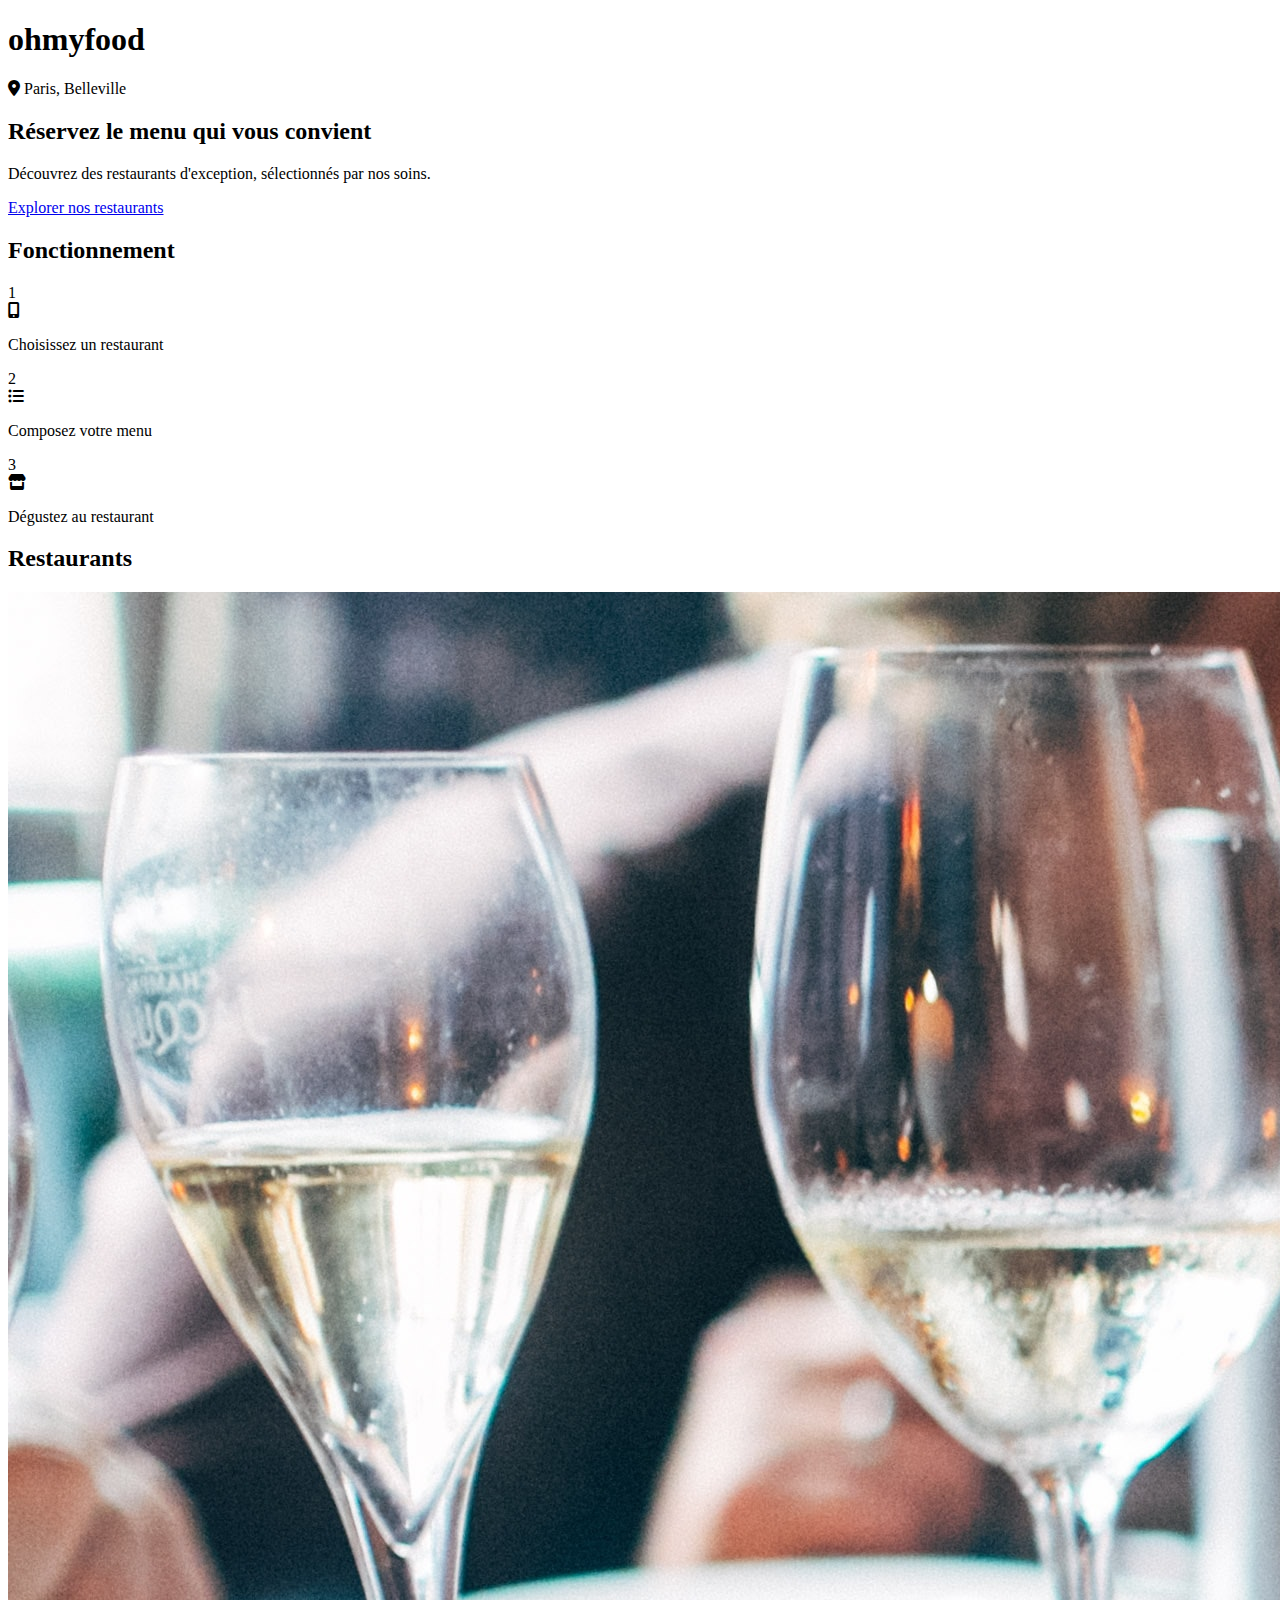
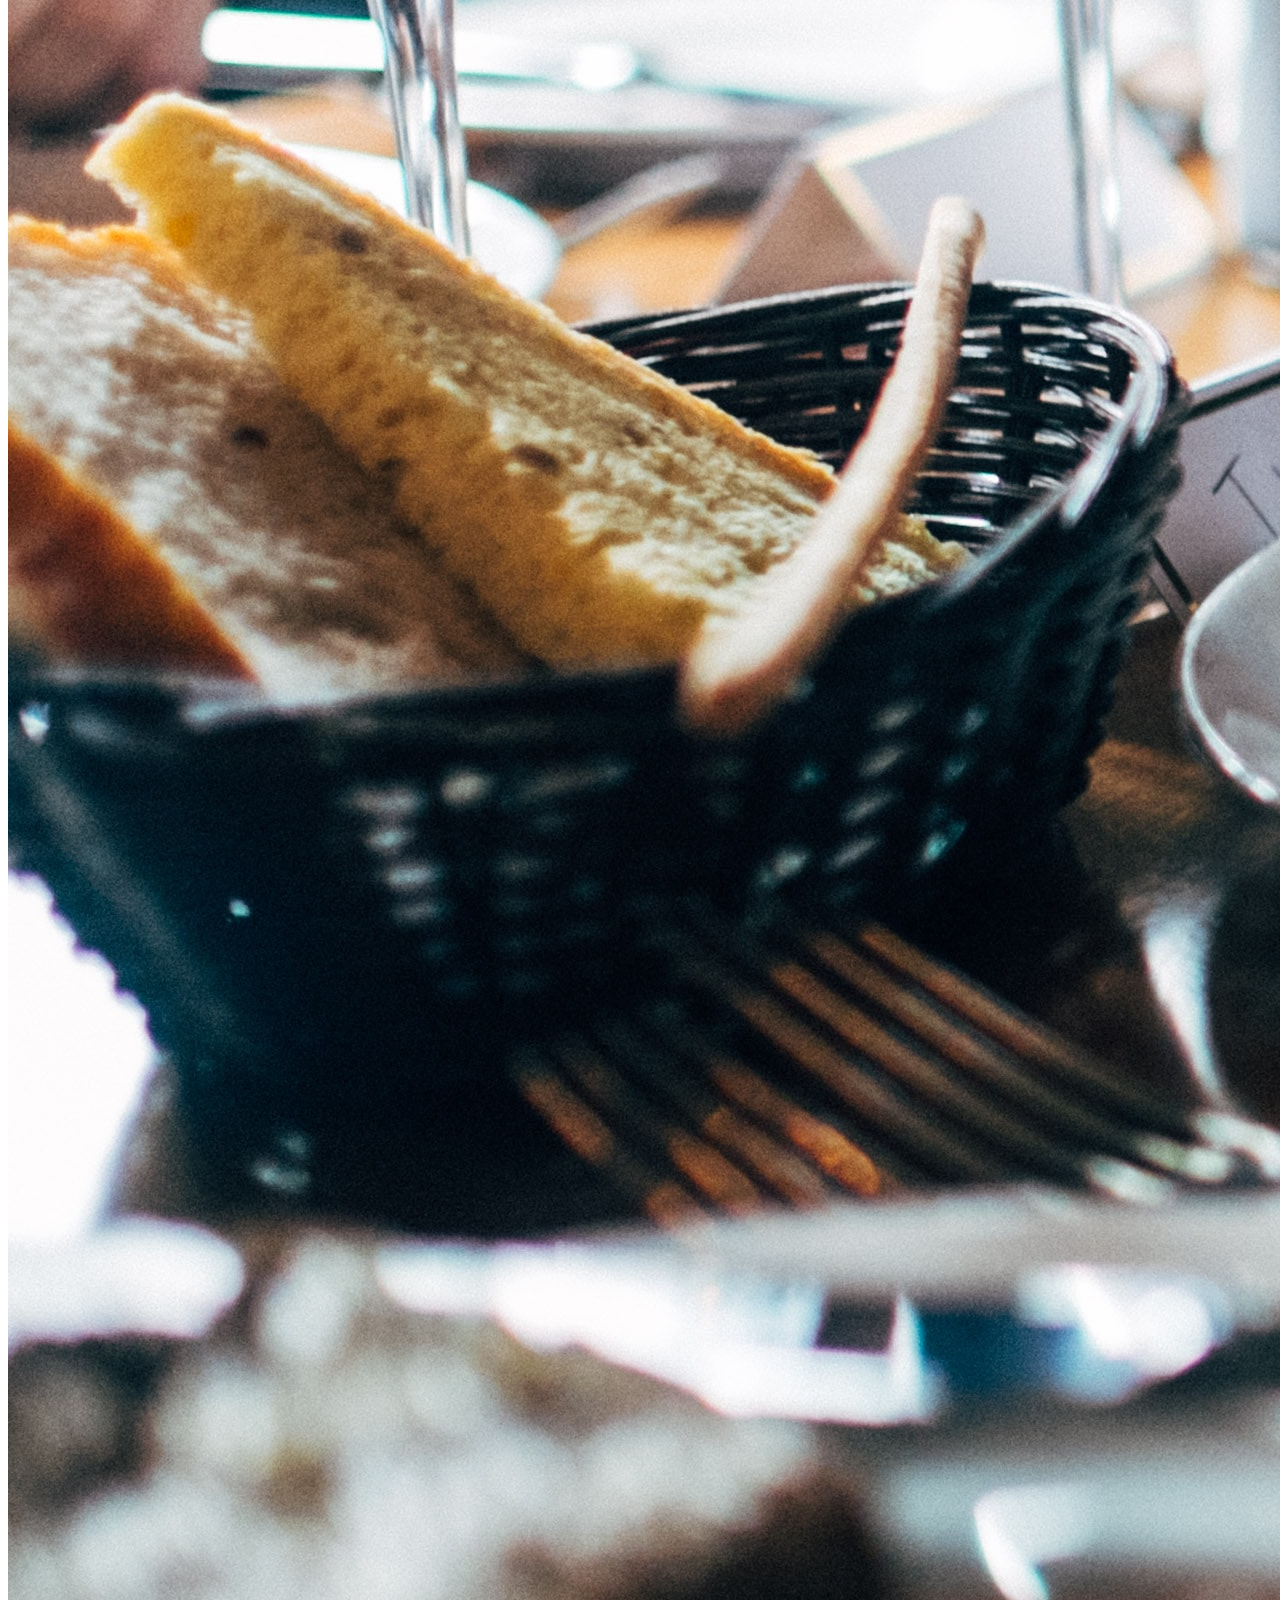
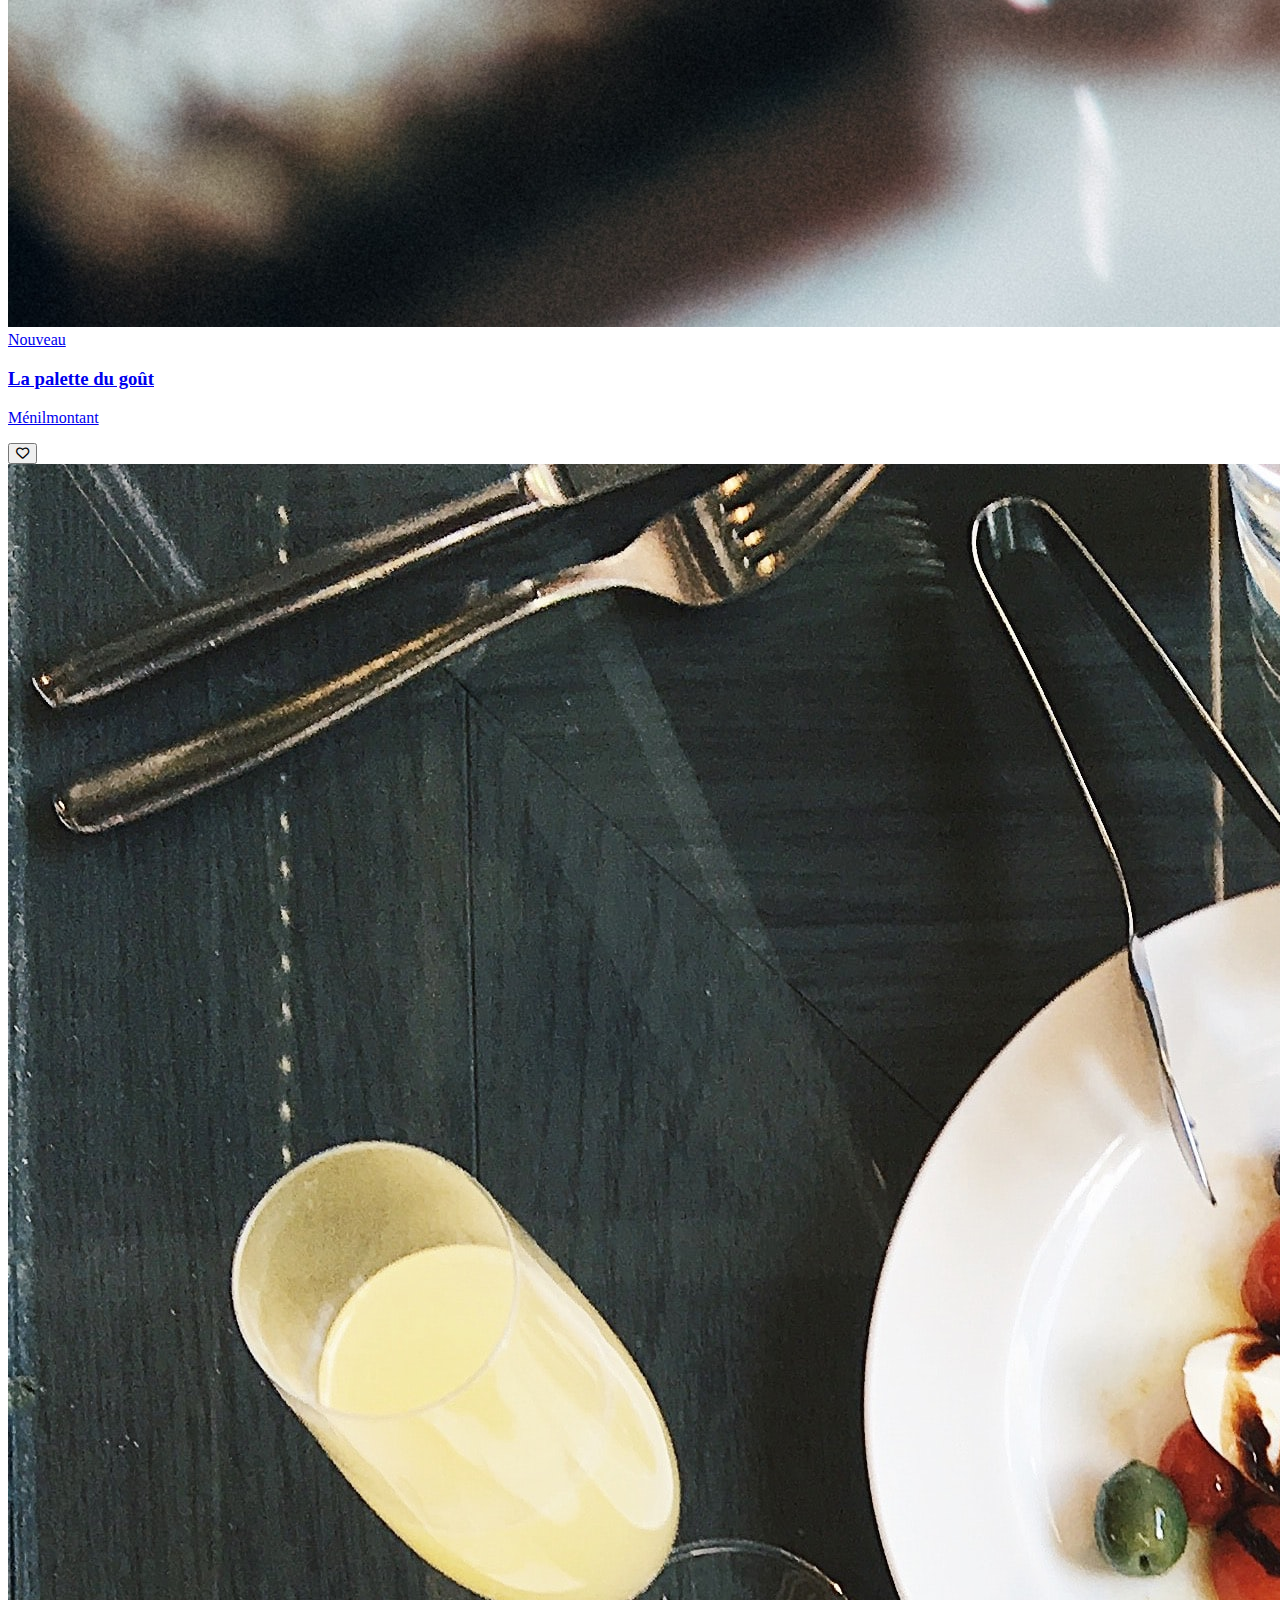
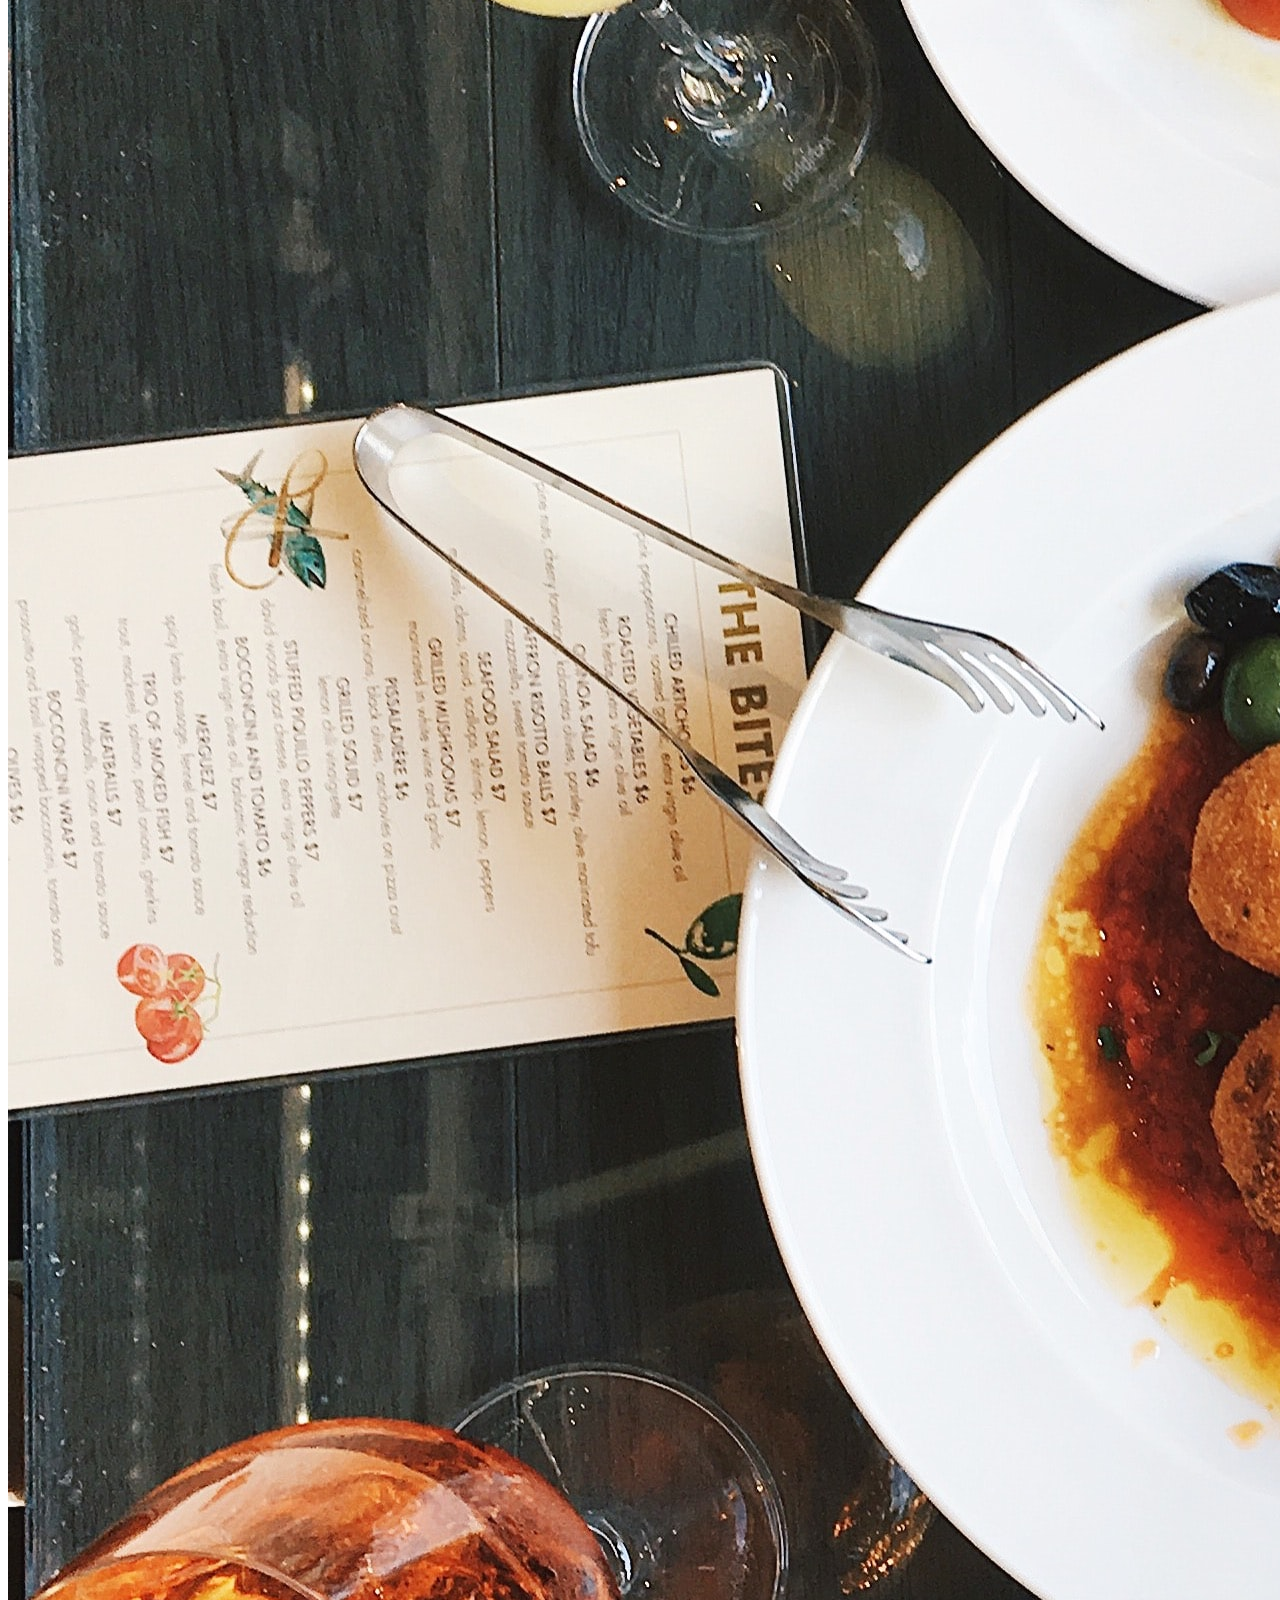
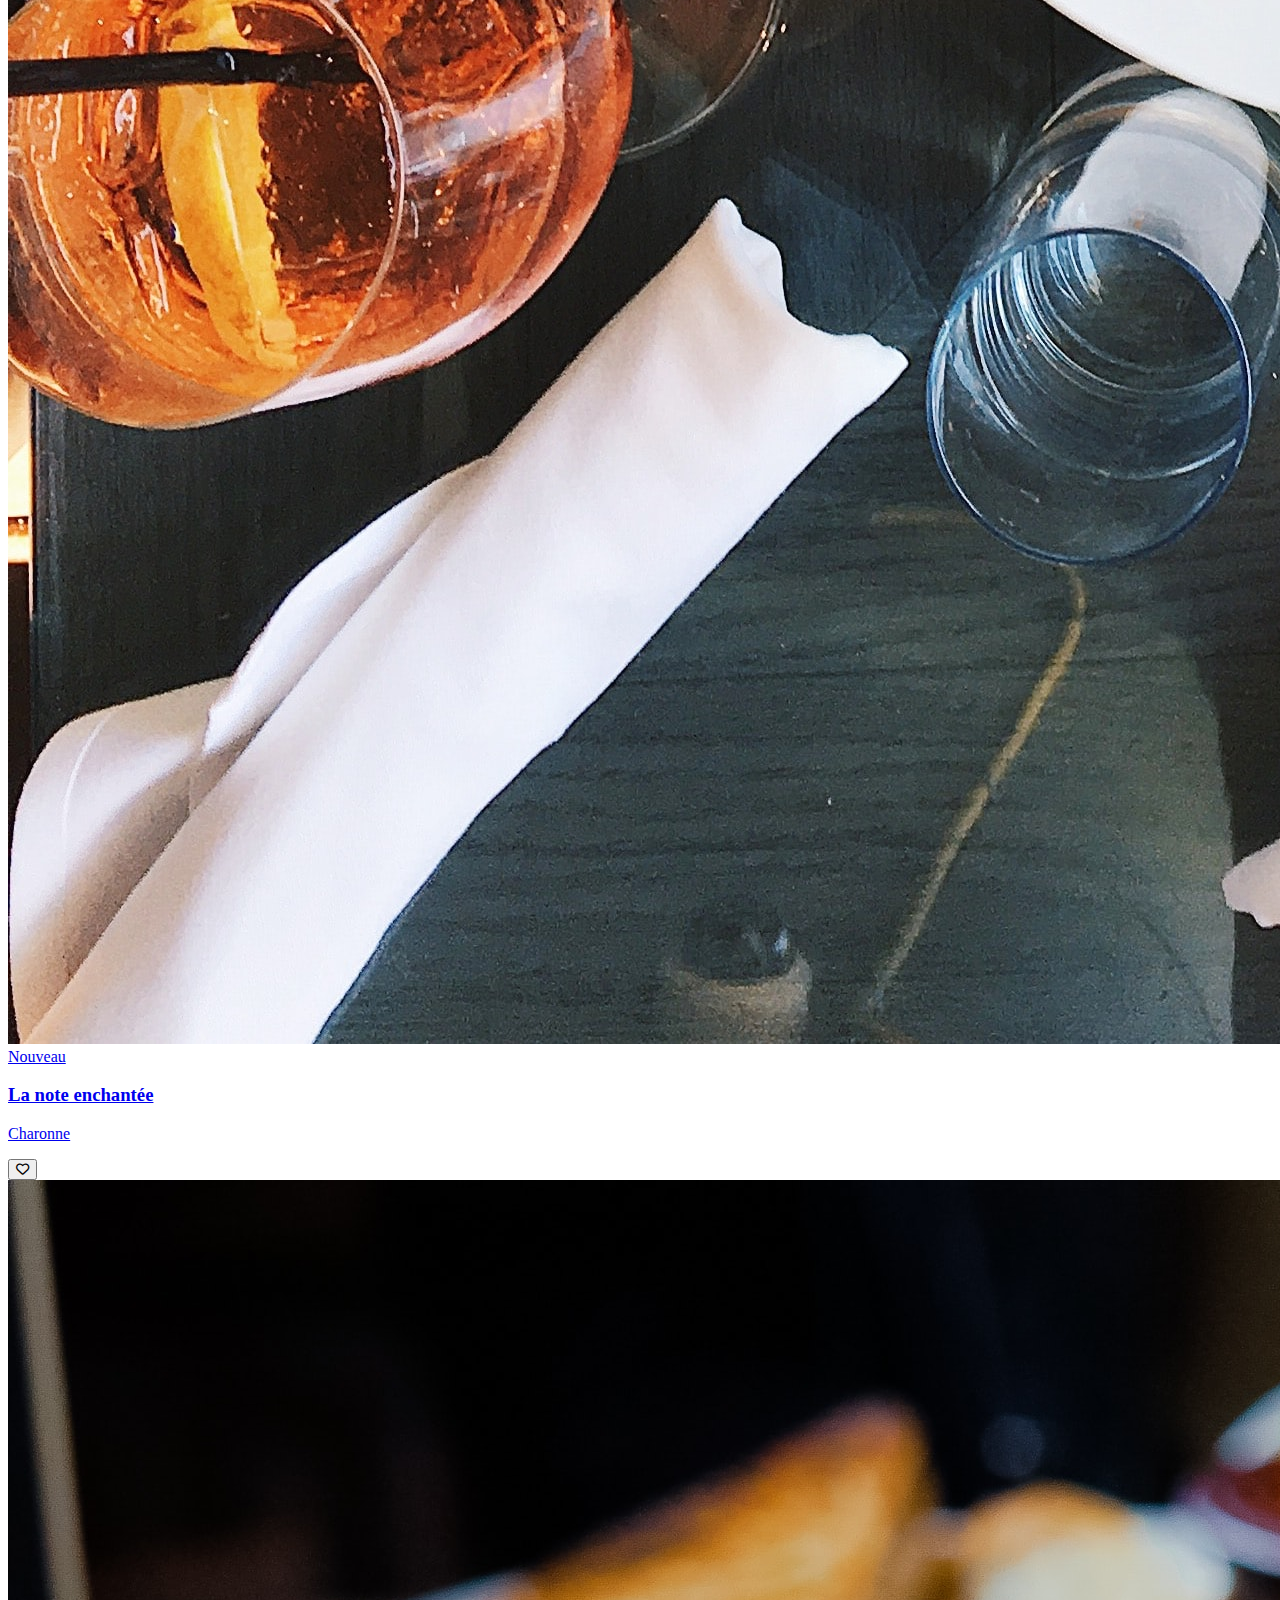
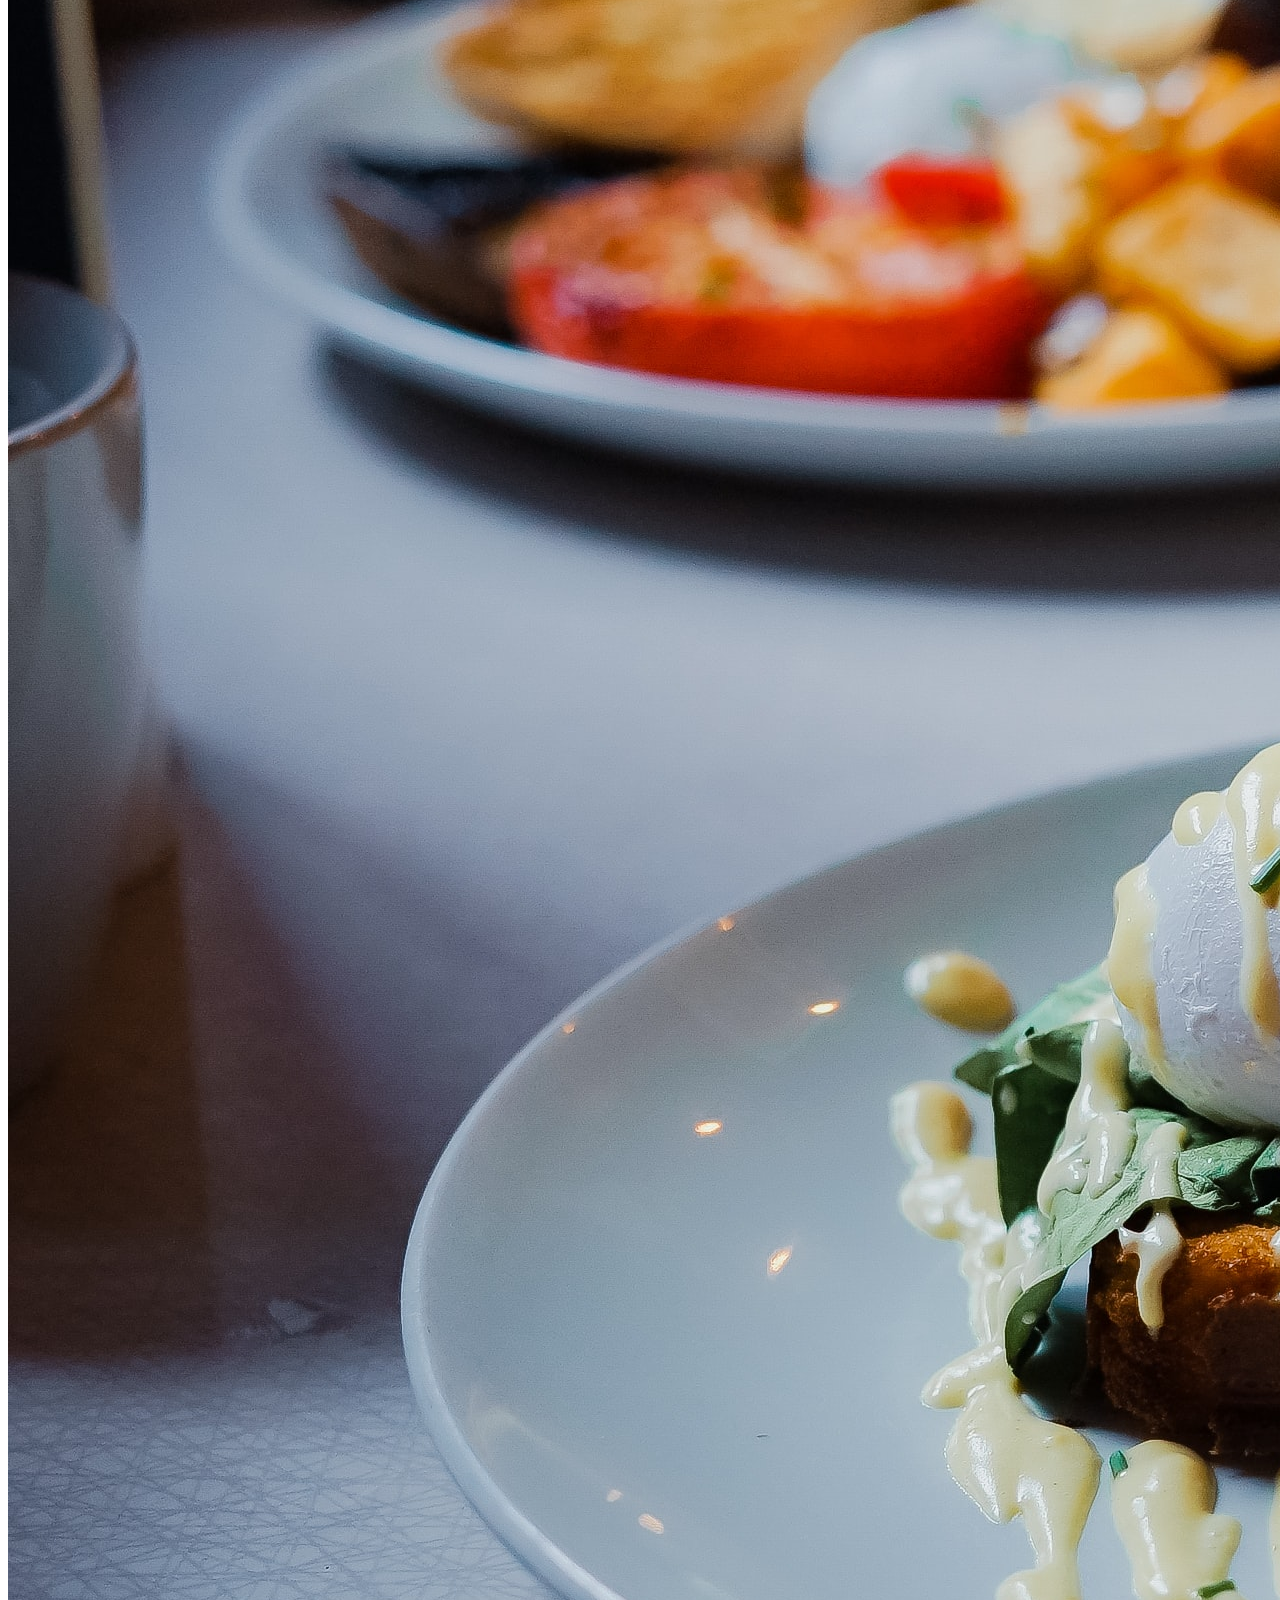
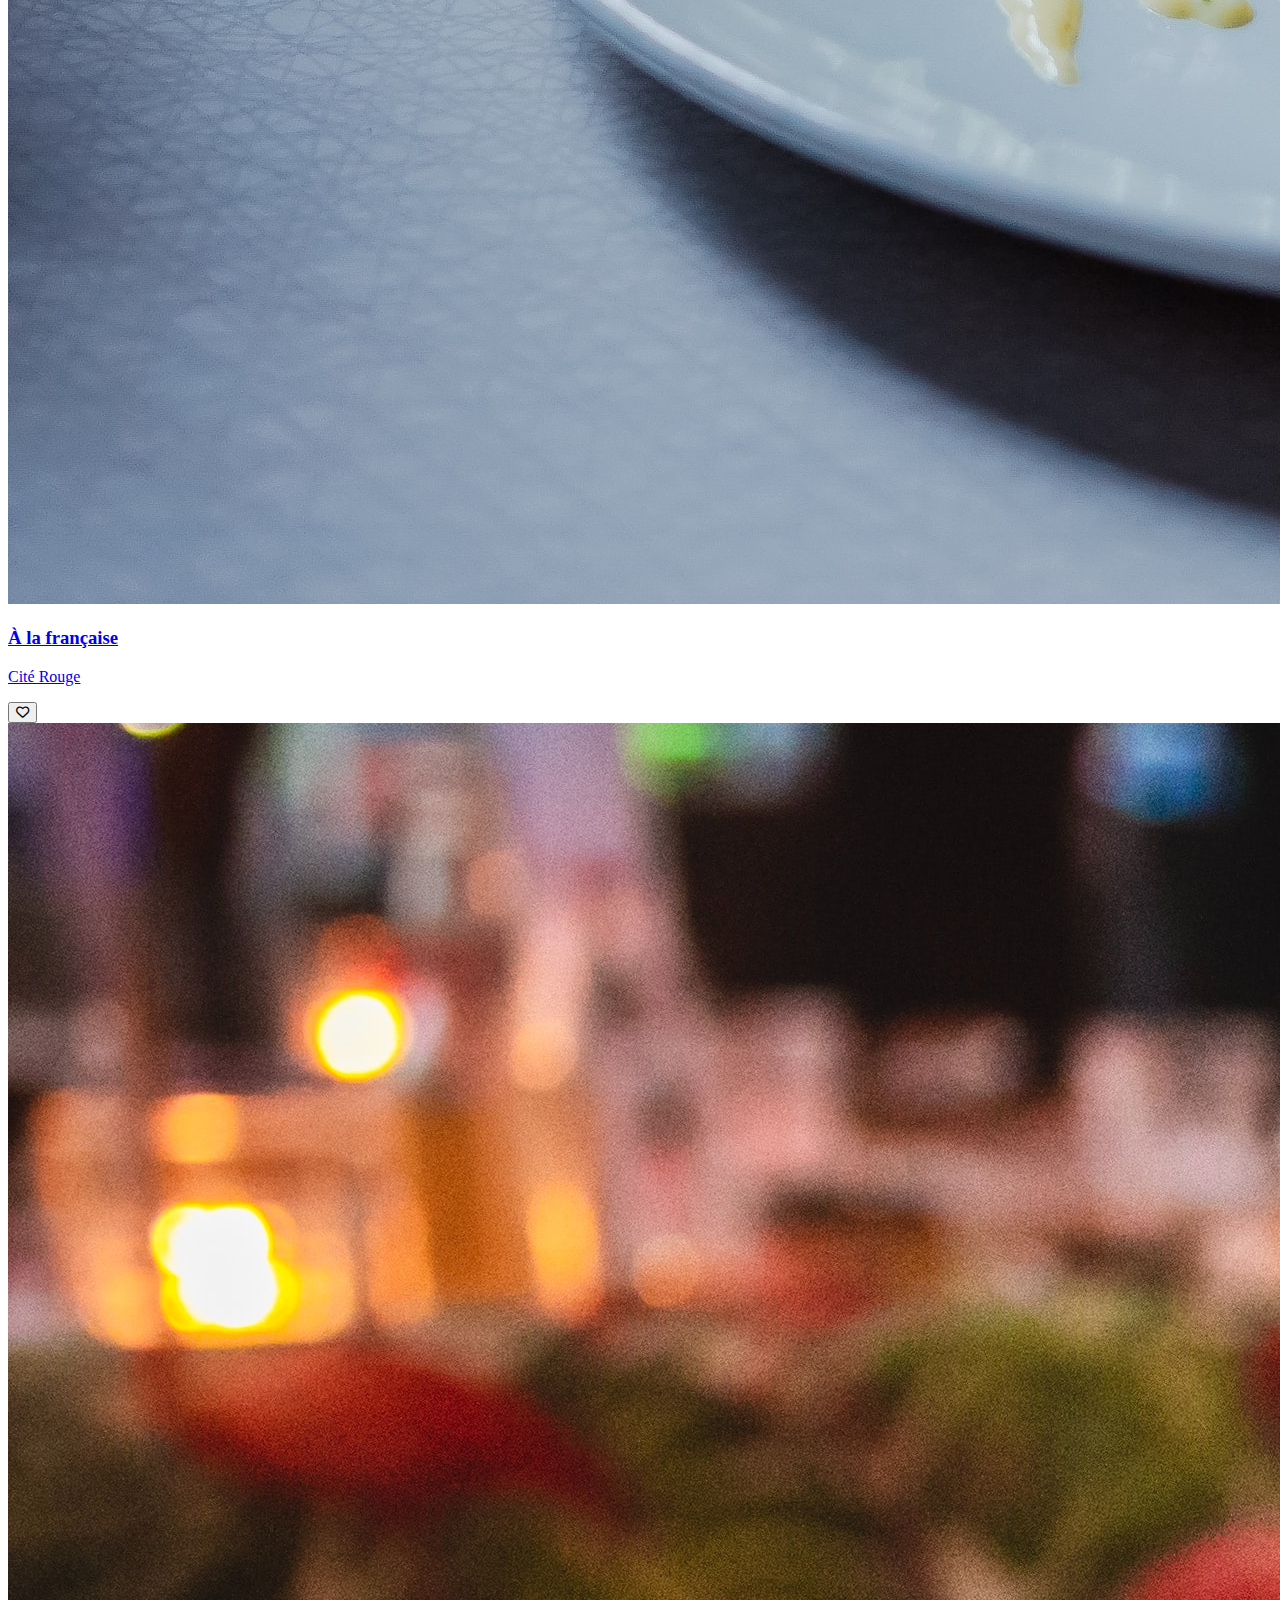
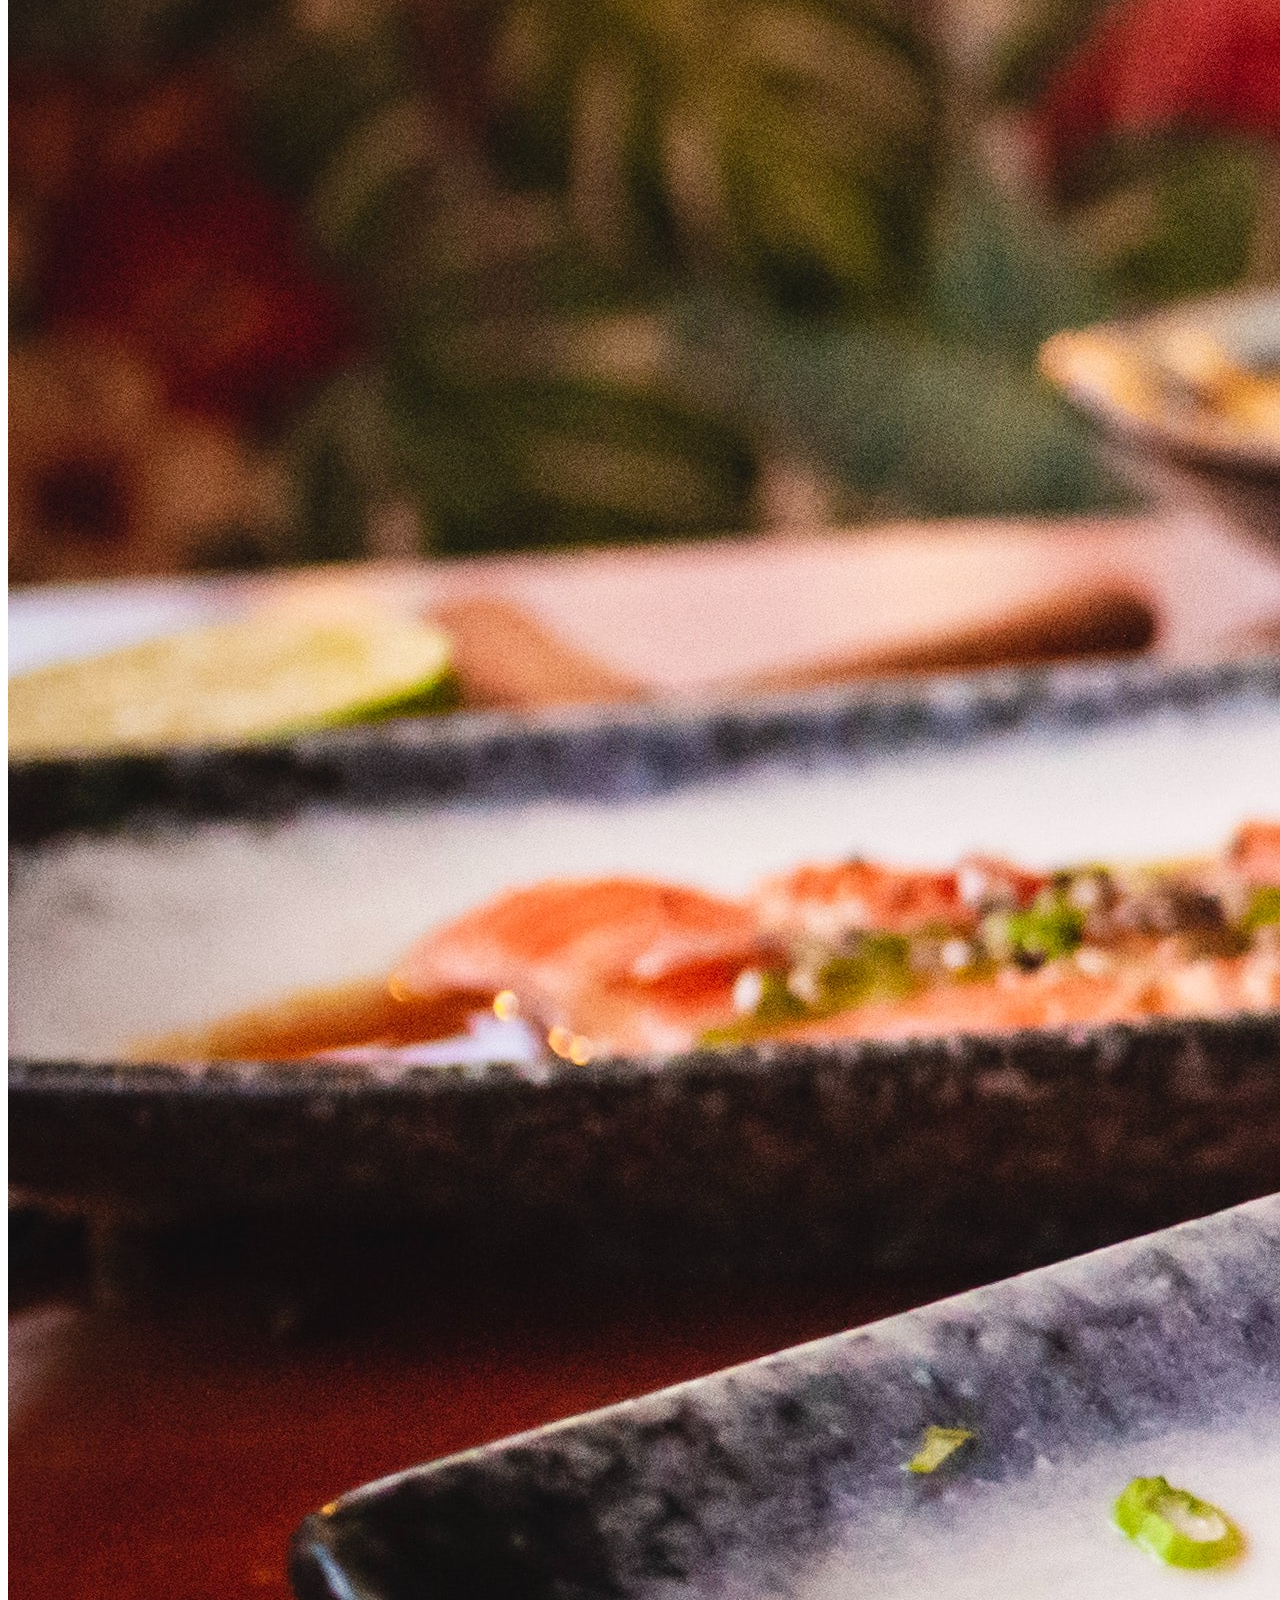
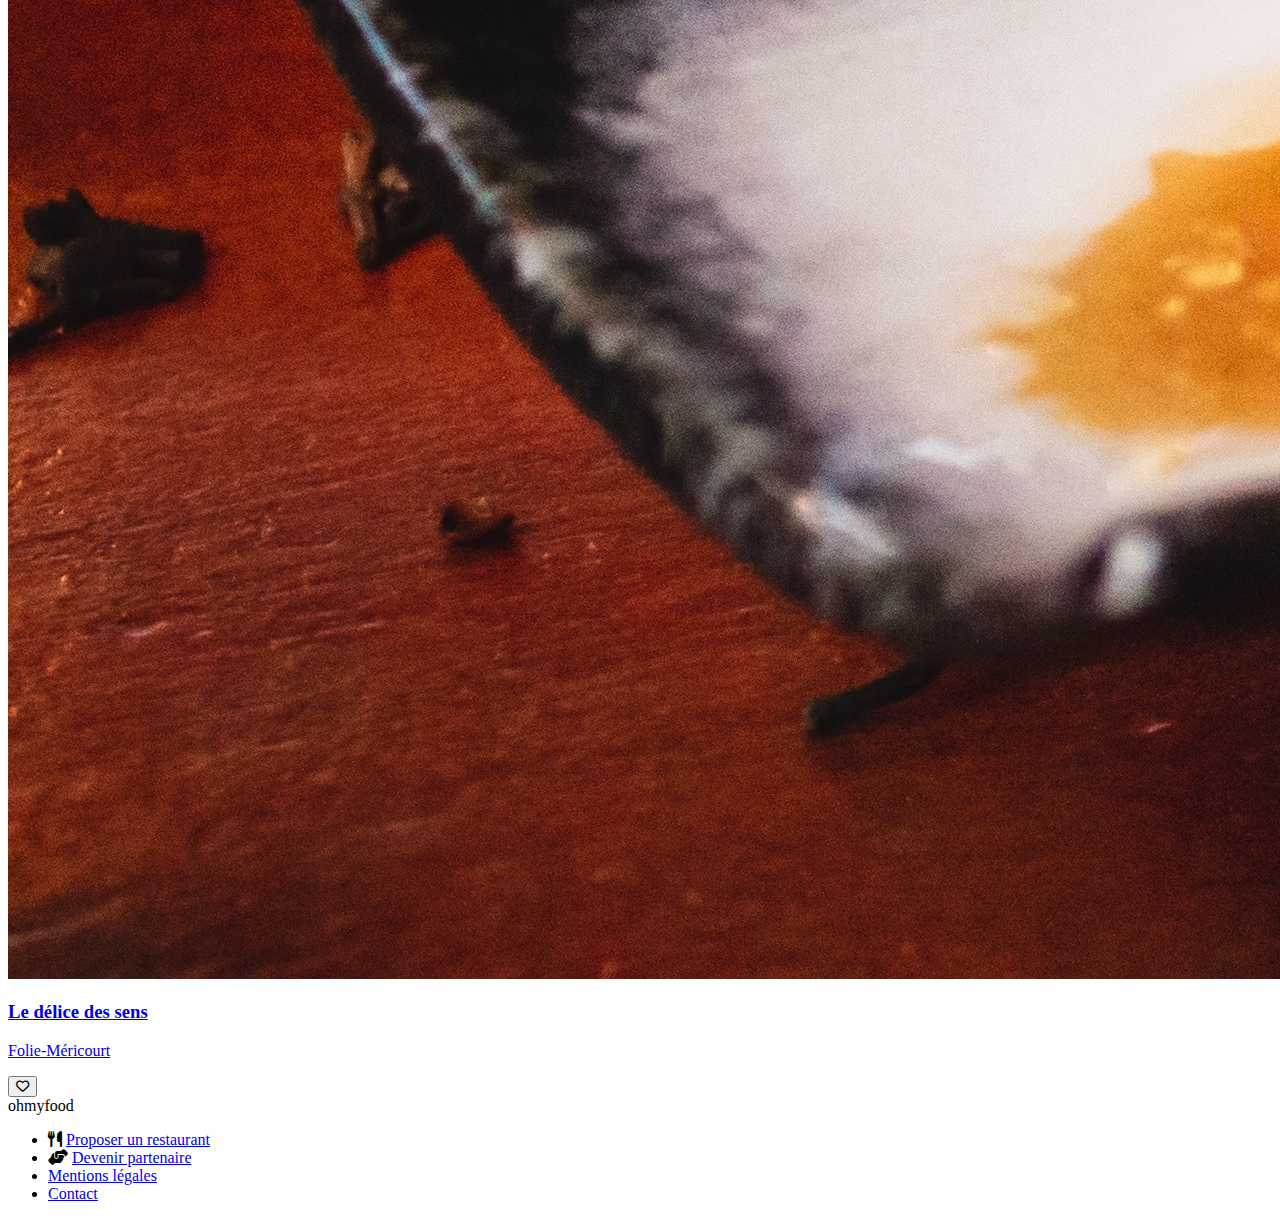
==== index.html @ 474eb9b3 "Add to favorites becomes a button, repair head links in restaurant-1 html" ====
<!DOCTYPE html>
<html lang="fr">
  <head>
    <meta charset="UTF-8" />
    <meta name="viewport" content="width=device-width, initial-scale=1.0" />
    <title>ohmyfood</title>
    <link rel="stylesheet" href="css/style.css" />
    <link rel="stylesheet" href="https://cdnjs.cloudflare.com/ajax/libs/font-awesome/6.7.2/css/all.min.css" />
  </head>
  <body>
    <!-- Header -->
    <header class="header">
      <div class="header__logo-container">
        <h1 class="header__logo">ohmyfood</h1>
      </div>
      <div class="header__location">
        <i class="header__location-icon fas fa-map-marker-alt"></i>
        <span class="header__location-text">Paris, Belleville</span>
      </div>
    </header>

    <!-- Hero Section -->
    <section class="hero">
      <h2 class="hero__title">Réservez le menu qui vous convient</h2>
      <p class="hero__subtitle">Découvrez des restaurants d'exception, sélectionnés par nos soins.</p>
      <a href="#restaurants" class="hero__button cta-button">Explorer nos restaurants</a>
    </section>

    <!-- Fonctionnement Section -->
    <section class="functioning">
      <h2 class="functioning__title">Fonctionnement</h2>
      <div class="functioning__steps">
        <div class="step">
          <div class="step__number">1</div>
          <i class="step__icon fas fa-mobile-alt"></i>
          <p class="step__text">Choisissez un restaurant</p>
        </div>
        <div class="step">
          <div class="step__number">2</div>
          <i class="step__icon fas fa-list-ul"></i>
          <p class="step__text">Composez votre menu</p>
        </div>
        <div class="step">
          <div class="step__number">3</div>
          <i class="step__icon fas fa-store"></i>
          <p class="step__text">Dégustez au restaurant</p>
        </div>
      </div>
    </section>

    <!-- Restaurants Section -->
    <main class="restaurants" id="restaurants">
      <h2 class="restaurants__title">Restaurants</h2>
      <div class="restaurants__list">
        <!-- Restaurant Card 1 -->
        <a href="restaurants/restaurant-1.html" class="restaurant">
          <div class="restaurant__img-container">
            <img
              src="assets/images/restaurants/jay-wennington-N_Y88TWmGwA-unsplash.jpg"
              alt="Un plat du restaurant : La palette du goût"
              class="restaurant__img"
            />
            <span class="restaurant__badge restaurant__badge--new">Nouveau</span>
          </div>
          <div class="restaurant__content">
            <div class="restaurant__info">
              <h3 class="restaurant__name">La palette du goût</h3>
              <p class="restaurant__location">Ménilmontant</p>
            </div>
            <button type="button" class="restaurant__favorite" aria-label="Ajouter aux favoris">
              <i class="restaurant__favorite-icon far fa-heart"></i>
            </button>
          </div>
        </a>

        <!-- Restaurant Card 2 -->
        <a href="restaurants/restaurant-2.html" class="restaurant">
          <div class="restaurant__img-container">
            <img
              src="assets/images/restaurants/stil-u2Lp8tXIcjw-unsplash.jpg"
              alt="Un plat du restaurant : La note enchantée"
              class="restaurant__img"
            />
            <span class="restaurant__badge restaurant__badge--new">Nouveau</span>
          </div>
          <div class="restaurant__content">
            <div class="restaurant__info">
              <h3 class="restaurant__name">La note enchantée</h3>
              <p class="restaurant__location">Charonne</p>
            </div>
            <button type="button" class="restaurant__favorite" aria-label="Ajouter aux favoris">
              <i class="restaurant__favorite-icon far fa-heart"></i>
            </button>
          </div>
        </a>

        <!-- Restaurant Card 3 -->
        <a href="restaurants/restaurant-3.html" class="restaurant">
          <div class="restaurant__img-container">
            <img
              src="assets/images/restaurants/toa-heftiba-DQKerTsQwi0-unsplash.jpg"
              alt="Un plat du restaurant : À la française"
              class="restaurant__img"
            />
          </div>
          <div class="restaurant__content">
            <div class="restaurant__info">
              <h3 class="restaurant__name">À la française</h3>
              <p class="restaurant__location">Cité Rouge</p>
            </div>
            <button type="button" class="restaurant__favorite" aria-label="Ajouter aux favoris">
              <i class="restaurant__favorite-icon far fa-heart"></i>
            </button>
          </div>
        </a>

        <!-- Restaurant Card 4 -->
        <a href="restaurants/restaurant-4.html" class="restaurant">
          <div class="restaurant__img-container">
            <img
              src="assets/images/restaurants/louis-hansel-shotsoflouis-qNBGVyOCY8Q-unsplash.jpg"
              alt="Un plat du restaurant : Le délice des sens"
              class="restaurant__img"
            />
          </div>
          <div class="restaurant__content">
            <div class="restaurant__info">
              <h3 class="restaurant__name">Le délice des sens</h3>
              <p class="restaurant__location">Folie-Méricourt</p>
            </div>
            <button type="button" class="restaurant__favorite" aria-label="Ajouter aux favoris">
              <i class="restaurant__favorite-icon far fa-heart"></i>
            </button>
          </div>
        </a>
      </div>
    </main>

    <!-- Footer -->
    <footer class="footer">
      <div class="footer__logo">ohmyfood</div>
      <ul class="footer__links">
        <li class="footer__item">
          <i class="footer__icon fas fa-utensils"></i>
          <a href="#" class="footer__link">Proposer un restaurant</a>
        </li>
        <li class="footer__item">
          <i class="footer__icon fas fa-hands-helping"></i>
          <a href="#" class="footer__link">Devenir partenaire</a>
        </li>
        <li class="footer__item">
          <a href="#" class="footer__link">Mentions légales</a>
        </li>
        <li class="footer__item">
          <a href="#" class="footer__link">Contact</a>
        </li>
      </ul>
    </footer>
  </body>
</html>
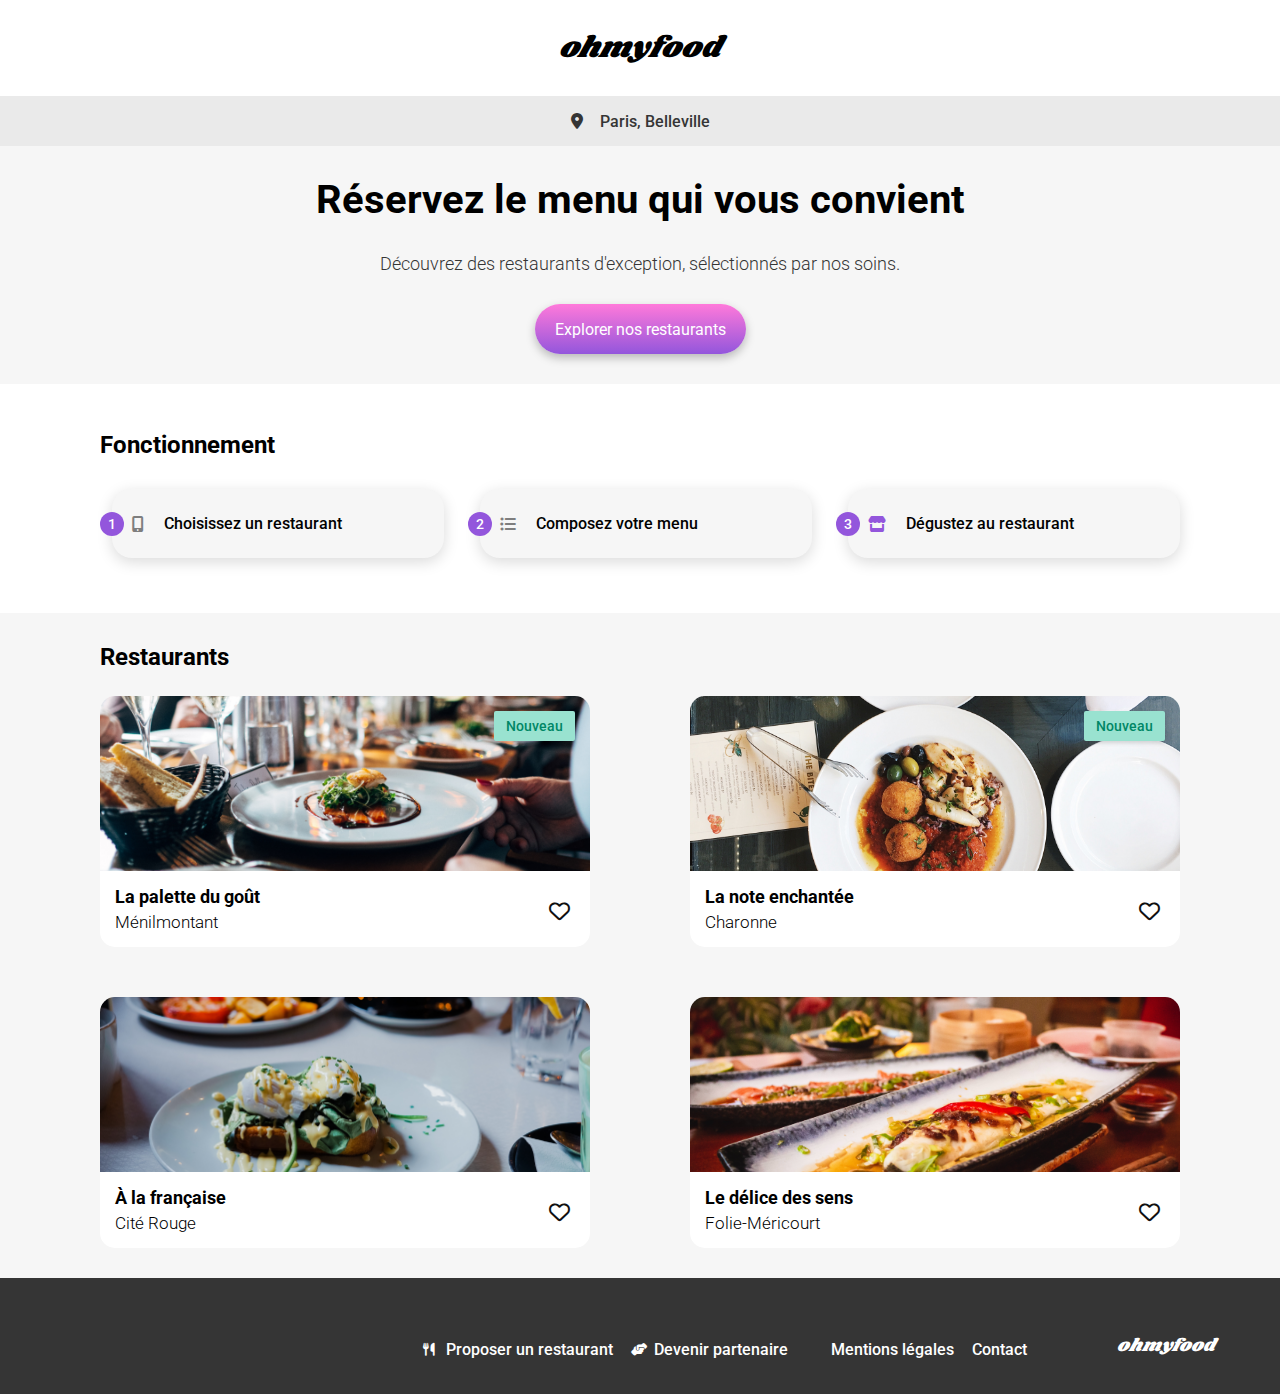
==== commit e00b870c: "Restaurant-1.html ok, responsive ok" ====
--- a/index.html
+++ b/index.html
@@ -4,8 +4,12 @@
     <meta charset="UTF-8" />
     <meta name="viewport" content="width=device-width, initial-scale=1.0" />
     <title>ohmyfood</title>
-    <link rel="stylesheet" href="css/style.css" />
+    <link rel="stylesheet" href="assets/css/style.css" />
     <link rel="stylesheet" href="https://cdnjs.cloudflare.com/ajax/libs/font-awesome/6.7.2/css/all.min.css" />
+    <link
+      href="https://fonts.googleapis.com/css2?family=Shrikhand&family=Roboto:wght@400;700&display=swap"
+      rel="stylesheet"
+    />
   </head>
   <body>
     <!-- Header -->
@@ -42,7 +46,7 @@
         </div>
         <div class="step">
           <div class="step__number">3</div>
-          <i class="step__icon fas fa-store"></i>
+          <i class="step__icon fas fa-store step__icon--active"></i>
           <p class="step__text">Dégustez au restaurant</p>
         </div>
       </div>
@@ -53,86 +57,86 @@
       <h2 class="restaurants__title">Restaurants</h2>
       <div class="restaurants__list">
         <!-- Restaurant Card 1 -->
-        <a href="restaurants/restaurant-1.html" class="restaurant">
-          <div class="restaurant__img-container">
-            <img
-              src="assets/images/restaurants/jay-wennington-N_Y88TWmGwA-unsplash.jpg"
-              alt="Un plat du restaurant : La palette du goût"
-              class="restaurant__img"
-            />
-            <span class="restaurant__badge restaurant__badge--new">Nouveau</span>
-          </div>
-          <div class="restaurant__content">
+        <div class="restaurant">
+          <a href="restaurants/restaurant-1.html" class="restaurant__link">
+            <div class="restaurant__img-container">
+              <img
+                src="assets/images/restaurants/jay-wennington-N_Y88TWmGwA-unsplash.jpg"
+                alt="Un plat du restaurant : La palette du goût"
+                class="restaurant__img"
+              />
+              <span class="restaurant__badge--new">Nouveau</span>
+            </div>
             <div class="restaurant__info">
               <h3 class="restaurant__name">La palette du goût</h3>
               <p class="restaurant__location">Ménilmontant</p>
             </div>
-            <button type="button" class="restaurant__favorite" aria-label="Ajouter aux favoris">
-              <i class="restaurant__favorite-icon far fa-heart"></i>
-            </button>
-          </div>
-        </a>
+          </a>
+          <button type="button" class="restaurant__favorite favorite-restaurant" aria-label="Ajouter aux favoris">
+            <i class="restaurant__favorite-icon fa-regular fa-heart"></i>
+          </button>
+        </div>
 
         <!-- Restaurant Card 2 -->
-        <a href="restaurants/restaurant-2.html" class="restaurant">
-          <div class="restaurant__img-container">
-            <img
-              src="assets/images/restaurants/stil-u2Lp8tXIcjw-unsplash.jpg"
-              alt="Un plat du restaurant : La note enchantée"
-              class="restaurant__img"
-            />
-            <span class="restaurant__badge restaurant__badge--new">Nouveau</span>
-          </div>
-          <div class="restaurant__content">
+        <div class="restaurant">
+          <a href="restaurants/restaurant-2.html" class="restaurant__link">
+            <div class="restaurant__img-container">
+              <img
+                src="assets/images/restaurants/stil-u2Lp8tXIcjw-unsplash.jpg"
+                alt="Un plat du restaurant : La note enchantée"
+                class="restaurant__img"
+              />
+              <span class="restaurant__badge--new">Nouveau</span>
+            </div>
             <div class="restaurant__info">
               <h3 class="restaurant__name">La note enchantée</h3>
               <p class="restaurant__location">Charonne</p>
             </div>
-            <button type="button" class="restaurant__favorite" aria-label="Ajouter aux favoris">
-              <i class="restaurant__favorite-icon far fa-heart"></i>
-            </button>
-          </div>
-        </a>
+          </a>
+          <button type="button" class="restaurant__favorite favorite-restaurant" aria-label="Ajouter aux favoris">
+            <i class="restaurant__favorite-icon fa-regular fa-heart"></i>
+          </button>
+        </div>
 
         <!-- Restaurant Card 3 -->
-        <a href="restaurants/restaurant-3.html" class="restaurant">
-          <div class="restaurant__img-container">
-            <img
-              src="assets/images/restaurants/toa-heftiba-DQKerTsQwi0-unsplash.jpg"
-              alt="Un plat du restaurant : À la française"
-              class="restaurant__img"
-            />
-          </div>
-          <div class="restaurant__content">
+        <div class="restaurant">
+          <a href="restaurants/restaurant-3.html" class="restaurant__link">
+            <div class="restaurant__img-container">
+              <img
+                src="assets/images/restaurants/toa-heftiba-DQKerTsQwi0-unsplash.jpg"
+                alt="Un plat du restaurant : À la française"
+                class="restaurant__img"
+              />
+            </div>
             <div class="restaurant__info">
               <h3 class="restaurant__name">À la française</h3>
               <p class="restaurant__location">Cité Rouge</p>
             </div>
-            <button type="button" class="restaurant__favorite" aria-label="Ajouter aux favoris">
-              <i class="restaurant__favorite-icon far fa-heart"></i>
-            </button>
-          </div>
-        </a>
+          </a>
+          <button type="button" class="restaurant__favorite favorite-restaurant" aria-label="Ajouter aux favoris">
+            <i class="restaurant__favorite-icon fa-regular fa-heart"></i>
+          </button>
+        </div>
 
         <!-- Restaurant Card 4 -->
-        <a href="restaurants/restaurant-4.html" class="restaurant">
-          <div class="restaurant__img-container">
-            <img
-              src="assets/images/restaurants/louis-hansel-shotsoflouis-qNBGVyOCY8Q-unsplash.jpg"
-              alt="Un plat du restaurant : Le délice des sens"
-              class="restaurant__img"
-            />
-          </div>
-          <div class="restaurant__content">
+        <div class="restaurant">
+          <a href="restaurants/restaurant-4.html" class="restaurant__link">
+            <div class="restaurant__img-container">
+              <img
+                src="assets/images/restaurants/louis-hansel-shotsoflouis-qNBGVyOCY8Q-unsplash.jpg"
+                alt="Un plat du restaurant : Le délice des sens"
+                class="restaurant__img"
+              />
+            </div>
             <div class="restaurant__info">
               <h3 class="restaurant__name">Le délice des sens</h3>
               <p class="restaurant__location">Folie-Méricourt</p>
             </div>
-            <button type="button" class="restaurant__favorite" aria-label="Ajouter aux favoris">
-              <i class="restaurant__favorite-icon far fa-heart"></i>
-            </button>
-          </div>
-        </a>
+          </a>
+          <button type="button" class="restaurant__favorite favorite-restaurant" aria-label="Ajouter aux favoris">
+            <i class="restaurant__favorite-icon fa-regular fa-heart"></i>
+          </button>
+        </div>
       </div>
     </main>
 
@@ -152,7 +156,7 @@
           <a href="#" class="footer__link">Mentions légales</a>
         </li>
         <li class="footer__item">
-          <a href="#" class="footer__link">Contact</a>
+          <a href="mailto:exemple@email.com" class="footer__link">Contact</a>
         </li>
       </ul>
     </footer>
--- a/assets/css/style.css
+++ b/assets/css/style.css
@@ -0,0 +1,612 @@
+* {
+  margin: 0;
+  padding: 0;
+  box-sizing: border-box;
+}
+
+h1,
+h2,
+h3,
+p,
+ul,
+li {
+  margin: 0;
+  padding: 0;
+}
+
+a {
+  text-decoration: none;
+  color: inherit;
+}
+
+img {
+  max-width: 100%;
+  height: auto;
+  -o-object-fit: cover;
+     object-fit: cover;
+}
+
+ul {
+  list-style: none;
+}
+
+button {
+  border: none;
+  cursor: pointer;
+}
+
+body {
+  max-width: 1440px;
+  width: 100%;
+  margin: 0 auto;
+}
+
+.header {
+  display: flex;
+  flex-direction: column;
+  justify-content: center;
+  align-items: stretch;
+  position: relative;
+}
+.header__logo-container {
+  display: flex;
+  flex-direction: row;
+  justify-content: center;
+  align-items: center;
+  height: 63px;
+  z-index: 1;
+}
+.header__location {
+  display: flex;
+  flex-direction: row;
+  justify-content: center;
+  align-items: center;
+  height: 50px;
+  gap: 17px;
+}
+
+.hero {
+  display: flex;
+  flex-direction: column;
+  justify-content: flex-start;
+  align-items: center;
+  text-align: center;
+  padding: 30px;
+}
+.hero__title {
+  margin: 7px 20px 0;
+}
+.hero__subtitle {
+  margin-top: 12px;
+}
+.hero__button {
+  display: flex;
+  flex-direction: row;
+  justify-content: center;
+  align-items: center;
+  height: 50px;
+  margin-top: 30px;
+  margin-bottom: 30px;
+  padding: 0 20px;
+}
+
+.functioning {
+  padding: 40px 20px;
+}
+.functioning__title {
+  margin-top: 5px;
+}
+.functioning__steps {
+  display: flex;
+  flex-direction: column;
+  justify-content: flex-start;
+  align-items: stretch;
+  gap: 20px;
+  padding-left: 12px;
+  margin-top: 30px;
+  margin-bottom: 28px;
+}
+
+.step {
+  display: flex;
+  flex-direction: row;
+  justify-content: flex-start;
+  align-items: center;
+  padding: 25px 20px;
+  position: relative;
+}
+.step__number {
+  display: flex;
+  flex-direction: row;
+  justify-content: center;
+  align-items: center;
+  position: absolute;
+  left: -12px;
+  width: 24px;
+  height: 24px;
+}
+.step__icon {
+  margin-right: 20px;
+}
+
+.restaurants {
+  padding: 40px 17px;
+}
+.restaurants__title {
+  margin-top: 10px;
+  margin-left: 3px;
+}
+.restaurants__list {
+  display: flex;
+  flex-direction: column;
+  justify-content: flex-start;
+  align-items: stretch;
+  margin-top: 20px;
+  margin-bottom: 10px;
+}
+
+.restaurant__badge--new {
+  position: absolute;
+  top: 15px;
+  right: 15px;
+  padding: 7px 12px;
+}
+
+.restaurant {
+  height: 100%;
+  margin-bottom: 15px;
+  overflow: hidden;
+  position: relative;
+}
+.restaurant__link {
+  display: block;
+}
+.restaurant__img-container {
+  height: 175px;
+  overflow: hidden;
+}
+.restaurant__img {
+  width: 100%;
+  height: 100%;
+}
+.restaurant__info {
+  padding: 15px;
+  padding-right: 60px;
+}
+.restaurant__name {
+  margin: 0 0 5px;
+}
+.restaurant__favorite {
+  display: flex;
+  flex-direction: row;
+  justify-content: center;
+  align-items: center;
+  position: absolute;
+  right: 20px;
+  bottom: 25px;
+}
+
+.footer {
+  padding: 22px 25px;
+}
+.footer__logo {
+  margin-bottom: 20px;
+}
+.footer__item {
+  display: flex;
+  flex-direction: row;
+  justify-content: flex-start;
+  align-items: center;
+  margin-bottom: 10px;
+}
+.footer__icon {
+  margin-right: 10px;
+  width: 20px;
+}
+
+.header__back-link {
+  position: absolute;
+  z-index: 2;
+  left: 20px;
+}
+
+.restaurant-banner {
+  width: 100%;
+  height: 275px;
+  overflow: hidden;
+}
+.restaurant-banner__img {
+  width: 100%;
+  height: 100%;
+}
+
+.menu-container {
+  position: relative;
+  margin: -55px auto 0;
+  max-width: 1055px;
+  border-radius: 30px 30px 0 0;
+  padding: 30px 15px;
+  z-index: 1;
+  max-width: 1055px;
+}
+
+.menu-header {
+  display: flex;
+  flex-direction: row;
+  justify-content: space-between;
+  align-items: center;
+  margin-bottom: 30px;
+}
+.menu-header__restaurant-name {
+  font-family: "Shrikhand", cursive;
+  font-size: 24px;
+}
+
+.menu-section {
+  margin: 0 auto 30px;
+  max-width: 634px;
+}
+.menu-section__title {
+  margin-bottom: 15px;
+  position: relative;
+  padding-bottom: 5px;
+}
+.menu-section__title::after {
+  content: "";
+  position: absolute;
+  bottom: 0;
+  left: 0;
+  width: 40px;
+  height: 3px;
+  background-color: #99e2d0;
+}
+
+.menu-items {
+  display: flex;
+  flex-direction: column;
+  justify-content: flex-start;
+  align-items: stretch;
+  gap: 15px;
+}
+
+.menu-item {
+  display: flex;
+  flex-direction: row;
+  justify-content: space-between;
+  align-items: center;
+  border-radius: 15px;
+  overflow: hidden;
+  height: 69px;
+}
+.menu-item__info {
+  display: flex;
+  flex-direction: column;
+  justify-content: flex-start;
+  align-items: stretch;
+  flex: 1;
+  padding: 15px;
+  min-width: 0;
+}
+.menu-item__title, .menu-item__details {
+  flex: 1;
+  min-width: 0;
+  white-space: nowrap;
+  overflow: hidden;
+  text-overflow: ellipsis;
+}
+.menu-item__price-container {
+  display: flex;
+  flex-direction: row;
+  justify-content: center;
+  align-items: end;
+  height: 100%;
+  padding: 15px;
+  flex-shrink: 0;
+}
+.menu-item__checkbox-container {
+  display: flex;
+  flex-direction: row;
+  justify-content: center;
+  align-items: center;
+  width: 59px;
+  height: 100%;
+  flex-shrink: 0;
+  display: none;
+}
+
+.order-container {
+  display: flex;
+  flex-direction: row;
+  justify-content: center;
+  align-items: center;
+  margin: 40px 0 20px;
+}
+.order-container__button {
+  display: flex;
+  flex-direction: row;
+  justify-content: center;
+  align-items: center;
+  height: 50px;
+  margin-top: 30px;
+  margin-bottom: 30px;
+  padding: 0 50px;
+}
+
+body {
+  font-family: "Roboto", sans-serif;
+  color: #000000;
+  background-color: #ffffff;
+}
+
+.favorite-restaurant {
+  background: none;
+}
+.favorite-restaurant i {
+  font-size: 21px;
+  color: #101010;
+}
+
+.cta-button {
+  background: linear-gradient(to bottom, #ff79da, #9356dc);
+  border-radius: 25px;
+  color: #ffffff;
+  box-shadow: 0px 4px 10px 0px rgba(0, 0, 0, 0.2509803922);
+}
+
+.header__logo-container {
+  background-color: #ffffff;
+  box-shadow: 0px 2px 4px 0px rgba(0, 0, 0, 0.1490196078);
+}
+.header__logo {
+  font-family: "Shrikhand", sans-serif;
+  font-size: 30px;
+  font-weight: 400;
+  font-style: italic;
+}
+.header__location {
+  background-color: #eaeaea;
+  box-shadow: 0px 4px 4px 0px rgba(0, 0, 0, 0.2509803922);
+  color: #353535;
+}
+.header__location-icon {
+  font-size: 16px;
+}
+.header__location-text {
+  font-size: 16px;
+  font-weight: 500;
+}
+
+.hero {
+  background-color: #f6f6f6;
+}
+.hero__title {
+  font-size: 24px;
+  font-weight: 700;
+}
+.hero__subtitle {
+  color: #353535;
+  font-size: 18px;
+  font-weight: 300;
+}
+
+.functioning {
+  background-color: #ffffff;
+}
+.functioning__title {
+  font-size: 24px;
+  font-weight: 700;
+}
+
+.step {
+  background-color: #f6f6f6;
+  border-radius: 20px;
+  box-shadow: 0px 4px 15px 0px rgba(0, 0, 0, 0.1490196078);
+}
+.step__number {
+  border-radius: 50%;
+  background-color: #9356dc;
+  color: #ffffff;
+  font-size: 14.18px;
+  font-weight: 500;
+}
+.step__icon {
+  color: #7e7e7e;
+}
+.step__icon--active {
+  color: #9356dc;
+}
+.step__text {
+  font-weight: 500;
+  font-size: 16px;
+}
+
+.restaurants {
+  background-color: #f6f6f6;
+}
+.restaurants__title {
+  font-weight: 700;
+  font-size: 24px;
+}
+
+.restaurant__badge--new {
+  background-color: #99e2d0;
+  color: #008766;
+  font-weight: 500;
+  font-size: 14px;
+  border-radius: 2px;
+  box-shadow: 0px 2px 4px 0px rgba(0, 0, 0, 0.1490196078);
+}
+
+.restaurant {
+  background-color: #ffffff;
+  border-radius: 15px;
+}
+.restaurant__name {
+  font-size: 18px;
+  font-weight: 700;
+}
+.restaurant__location {
+  font-size: 17px;
+  font-weight: 300;
+}
+
+.footer {
+  background-color: #353535;
+  color: #ffffff;
+}
+.footer__logo {
+  font-family: "Shrikhand", sans-serif;
+  font-style: italic;
+  font-size: 18px;
+  font-weight: 400;
+}
+.footer__links {
+  list-style: none;
+  font-size: 16px;
+  font-weight: 500;
+}
+
+.header__back-link {
+  font-size: 16px;
+}
+
+.menu-container {
+  background-color: #f6f6f6;
+}
+
+.restaurant-banner {
+  font-family: "Shrikhand", sans-serif;
+  font-weight: 400;
+  font-style: italic;
+  font-size: 28px;
+}
+
+.menu-section__title {
+  font-weight: 300;
+  font-size: 16px;
+  text-transform: uppercase;
+}
+
+.menu-section__title::after {
+  background-color: #99e2d0;
+}
+
+.menu-item {
+  box-shadow: 0px 4.01px 15.04px 0px rgba(0, 0, 0, 0.1019607843);
+}
+.menu-item__title {
+  font-weight: 500;
+  font-size: 18px;
+}
+.menu-item__details {
+  font-weight: 300;
+  font-size: 15.04px;
+}
+.menu-item__price {
+  font-weight: 700;
+  font-size: 15.04px;
+}
+
+@media (min-width: 768px) {
+  .header__logo-container {
+    box-shadow: none;
+    height: 96px;
+  }
+  .header__location {
+    box-shadow: none;
+  }
+  .hero__title {
+    margin: 0 20px;
+    font-size: 40px;
+  }
+  .hero__subtitle {
+    margin-top: 30px;
+  }
+  .hero__button {
+    margin-bottom: 0;
+  }
+  .functioning > * {
+    max-width: 1080px;
+    margin: 0 auto;
+  }
+  .functioning__title {
+    margin-top: 7px;
+  }
+  .functioning__steps {
+    display: flex;
+    flex-direction: row;
+    justify-content: flex-start;
+    align-items: stretch;
+    padding-left: 12px;
+    margin-top: 30px;
+    margin-bottom: 15px;
+    gap: 36px;
+  }
+  .step {
+    flex: 1;
+  }
+  .restaurants {
+    padding: 30px 17px;
+  }
+  .restaurants > * {
+    max-width: 1080px;
+    margin: 0 auto;
+  }
+  .restaurants__title {
+    margin-top: 0;
+  }
+  .restaurants__list {
+    display: flex;
+    flex-direction: row;
+    justify-content: space-between;
+    align-items: stretch;
+    flex-wrap: wrap;
+    margin-top: 25px;
+    margin-bottom: 0px;
+    gap: 50px;
+  }
+  .restaurant {
+    max-width: 490px;
+    flex: 0 0 calc(50% - 25px);
+    margin-bottom: 0;
+  }
+  .footer {
+    display: flex;
+    flex-direction: row;
+    justify-content: flex-end;
+    align-items: flex-end;
+    padding: 55px 25px 35px;
+    /* :nth-child(2) = Pseudo-class to target the 2nd child element */
+  }
+  .footer__logo {
+    order: 2;
+    margin: 0;
+    margin-right: 40px;
+  }
+  .footer__links {
+    display: flex;
+    flex-direction: row;
+    justify-content: flex-start;
+    align-items: stretch;
+    margin: 0;
+    margin-right: 90px;
+    gap: 18px;
+  }
+  .footer__item {
+    margin: 0;
+  }
+  .footer__item:nth-child(2) {
+    margin-right: 25px;
+  }
+  .footer__icon {
+    font-size: 13px;
+    width: 13px;
+  }
+  .menu-header {
+    display: flex;
+    flex-direction: row;
+    justify-content: center;
+    align-items: center;
+    gap: 40px;
+  }
+}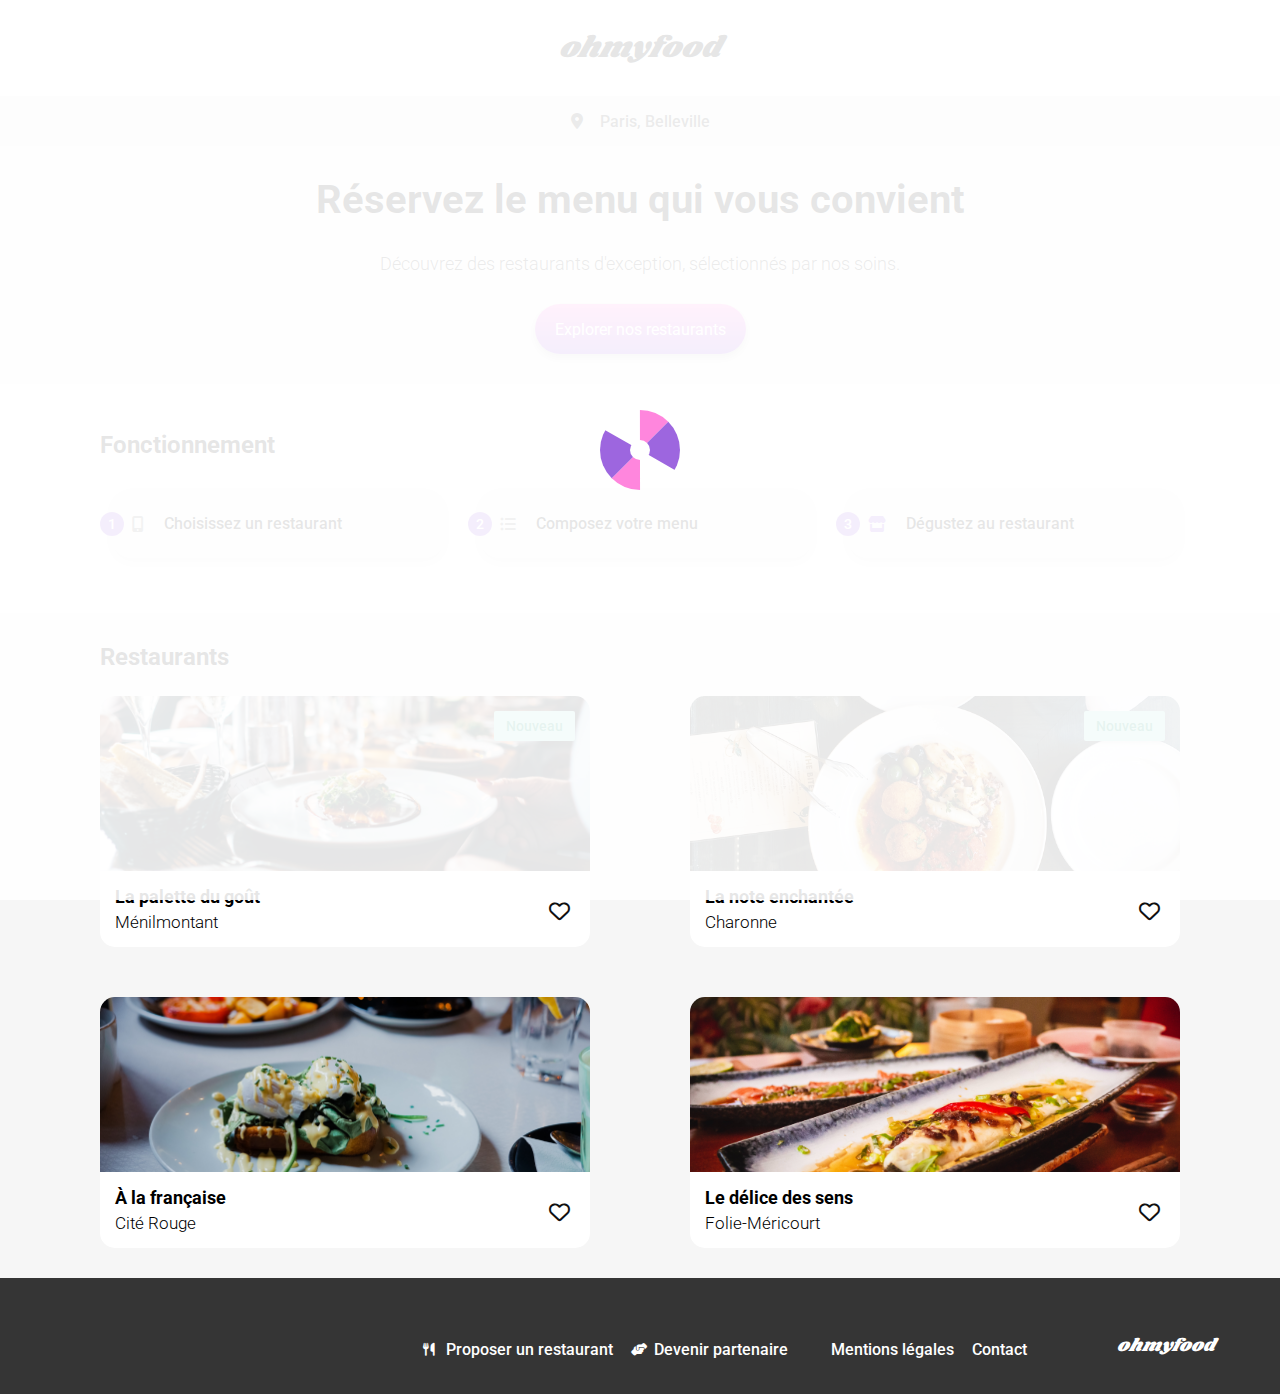
==== commit 8ae9e8f6: "Loader" ====
--- a/index.html
+++ b/index.html
@@ -12,6 +12,10 @@
     />
   </head>
   <body>
+    <!-- loader -->
+    <div class="loader">
+      <div class="loader__spinner"></div>
+    </div>
     <!-- Header -->
     <header class="header">
       <div class="header__logo-container">
@@ -72,8 +76,9 @@
               <p class="restaurant__location">Ménilmontant</p>
             </div>
           </a>
-          <button type="button" class="restaurant__favorite favorite-restaurant" aria-label="Ajouter aux favoris">
-            <i class="restaurant__favorite-icon fa-regular fa-heart"></i>
+          <button type="button" class="favorite-button" aria-label="Ajouter aux favoris">
+            <i class="favorite-icon favorite-icon--empty far fa-heart"></i>
+            <i class="favorite-icon favorite-icon--full fas fa-heart"></i>
           </button>
         </div>
 
@@ -93,8 +98,9 @@
               <p class="restaurant__location">Charonne</p>
             </div>
           </a>
-          <button type="button" class="restaurant__favorite favorite-restaurant" aria-label="Ajouter aux favoris">
-            <i class="restaurant__favorite-icon fa-regular fa-heart"></i>
+          <button type="button" class="favorite-button" aria-label="Ajouter aux favoris">
+            <i class="favorite-icon favorite-icon--empty far fa-heart"></i>
+            <i class="favorite-icon favorite-icon--full fas fa-heart"></i>
           </button>
         </div>
 
@@ -113,8 +119,9 @@
               <p class="restaurant__location">Cité Rouge</p>
             </div>
           </a>
-          <button type="button" class="restaurant__favorite favorite-restaurant" aria-label="Ajouter aux favoris">
-            <i class="restaurant__favorite-icon fa-regular fa-heart"></i>
+          <button type="button" class="favorite-button" aria-label="Ajouter aux favoris">
+            <i class="favorite-icon favorite-icon--empty far fa-heart"></i>
+            <i class="favorite-icon favorite-icon--full fas fa-heart"></i>
           </button>
         </div>
 
@@ -133,8 +140,9 @@
               <p class="restaurant__location">Folie-Méricourt</p>
             </div>
           </a>
-          <button type="button" class="restaurant__favorite favorite-restaurant" aria-label="Ajouter aux favoris">
-            <i class="restaurant__favorite-icon fa-regular fa-heart"></i>
+          <button type="button" class="favorite-button" aria-label="Ajouter aux favoris">
+            <i class="favorite-icon favorite-icon--empty far fa-heart"></i>
+            <i class="favorite-icon favorite-icon--full fas fa-heart"></i>
           </button>
         </div>
       </div>
--- a/assets/css/style.css
+++ b/assets/css/style.css
@@ -35,6 +35,25 @@
   cursor: pointer;
 }
 
+.loader {
+  display: flex;
+  flex-direction: row;
+  justify-content: center;
+  align-items: center;
+  position: fixed;
+  top: 0;
+  left: 0;
+  width: 100%;
+  height: 100%;
+  z-index: 9999;
+}
+.loader__spinner {
+  width: 80px;
+  height: 80px;
+  border-radius: 50%;
+  border: 30px;
+}
+
 body {
   max-width: 1440px;
   width: 100%;
@@ -176,11 +195,13 @@
 .restaurant__name {
   margin: 0 0 5px;
 }
-.restaurant__favorite {
-  display: flex;
-  flex-direction: row;
-  justify-content: center;
-  align-items: center;
+.restaurant .favorite-button {
+  display: flex;
+  flex-direction: row;
+  justify-content: center;
+  align-items: center;
+}
+.restaurant .favorite-button .favorite-icon--empty, .restaurant .favorite-button .favorite-icon--full {
   position: absolute;
   right: 20px;
   bottom: 25px;
@@ -241,6 +262,16 @@
   font-family: "Shrikhand", cursive;
   font-size: 24px;
 }
+.menu-header .favorite-button {
+  display: flex;
+  flex-direction: row;
+  justify-content: center;
+  align-items: center;
+  position: relative;
+}
+.menu-header .favorite-button .favorite-icon--empty, .menu-header .favorite-button .favorite-icon--full {
+  position: absolute;
+}
 
 .menu-section {
   margin: 0 auto 30px;
@@ -258,7 +289,6 @@
   left: 0;
   width: 40px;
   height: 3px;
-  background-color: #99e2d0;
 }
 
 .menu-items {
@@ -298,7 +328,7 @@
   display: flex;
   flex-direction: row;
   justify-content: center;
-  align-items: end;
+  align-items: flex-end;
   height: 100%;
   padding: 15px;
   flex-shrink: 0;
@@ -332,18 +362,42 @@
   padding: 0 50px;
 }
 
+.loader {
+  background-color: #ffffff;
+  opacity: 0.9;
+}
+.loader__spinner {
+  border-color: #9356dc;
+  border-top-color: #ff79da;
+  border-bottom-color: #ff79da;
+  border-style: dashed;
+}
+
 body {
   font-family: "Roboto", sans-serif;
   color: #000000;
   background-color: #ffffff;
 }
 
-.favorite-restaurant {
+.favorite-button {
   background: none;
-}
-.favorite-restaurant i {
+  width: 21px;
+}
+.favorite-button i {
   font-size: 21px;
+}
+
+.favorite-icon--empty {
   color: #101010;
+  opacity: 1;
+}
+
+.favorite-icon--full {
+  background: linear-gradient(to bottom, #9356dc, #ff79da);
+  background-clip: text;
+  -webkit-background-clip: text;
+  color: transparent;
+  opacity: 0;
 }
 
 .cta-button {
@@ -609,4 +663,72 @@
     align-items: center;
     gap: 40px;
   }
+}
+.cta-button {
+  transition: opacity 0.3s ease-in-out, box-shadow 0.3s ease-in-out;
+  box-shadow: 0px 4px 10px 0px rgba(0, 0, 0, 0.2509803922);
+}
+.cta-button:hover {
+  opacity: 0.85;
+  box-shadow: 0px 4px 15px 0px rgba(0, 0, 0, 0.3490196078);
+}
+
+.favorite-button .favorite-icon {
+  transition: opacity 0.3s ease-in-out;
+}
+.favorite-button .favorite-icon--empty {
+  opacity: 1;
+}
+.favorite-button .favorite-icon--full {
+  opacity: 0;
+}
+.favorite-button:hover .favorite-icon--empty, .favorite-button:active .favorite-icon--empty, .favorite-button:focus .favorite-icon--empty {
+  opacity: 0;
+}
+.favorite-button:hover .favorite-icon--full, .favorite-button:active .favorite-icon--full, .favorite-button:focus .favorite-icon--full {
+  opacity: 1;
+  animation: bounce 0.6s ease;
+}
+
+@keyframes bounce {
+  0% {
+    transform: scale(1);
+  }
+  25% {
+    transform: scale(1.2);
+  }
+  50% {
+    transform: scale(0.9);
+  }
+  75% {
+    transform: scale(1.1);
+  }
+  100% {
+    transform: scale(1);
+  }
+}
+.loader {
+  animation: fadeOut 1s ease 2s forwards;
+}
+.loader__spinner {
+  animation: spin 2s linear infinite;
+}
+
+@keyframes fadeOut {
+  from {
+    opacity: 1;
+    visibility: visible;
+  }
+  to {
+    opacity: 0;
+    visibility: hidden;
+  }
+}
+@keyframes spin {
+  0% {
+    transform: rotate(0deg);
+  }
+  100% {
+    transform: rotate(360deg);
+  }
 }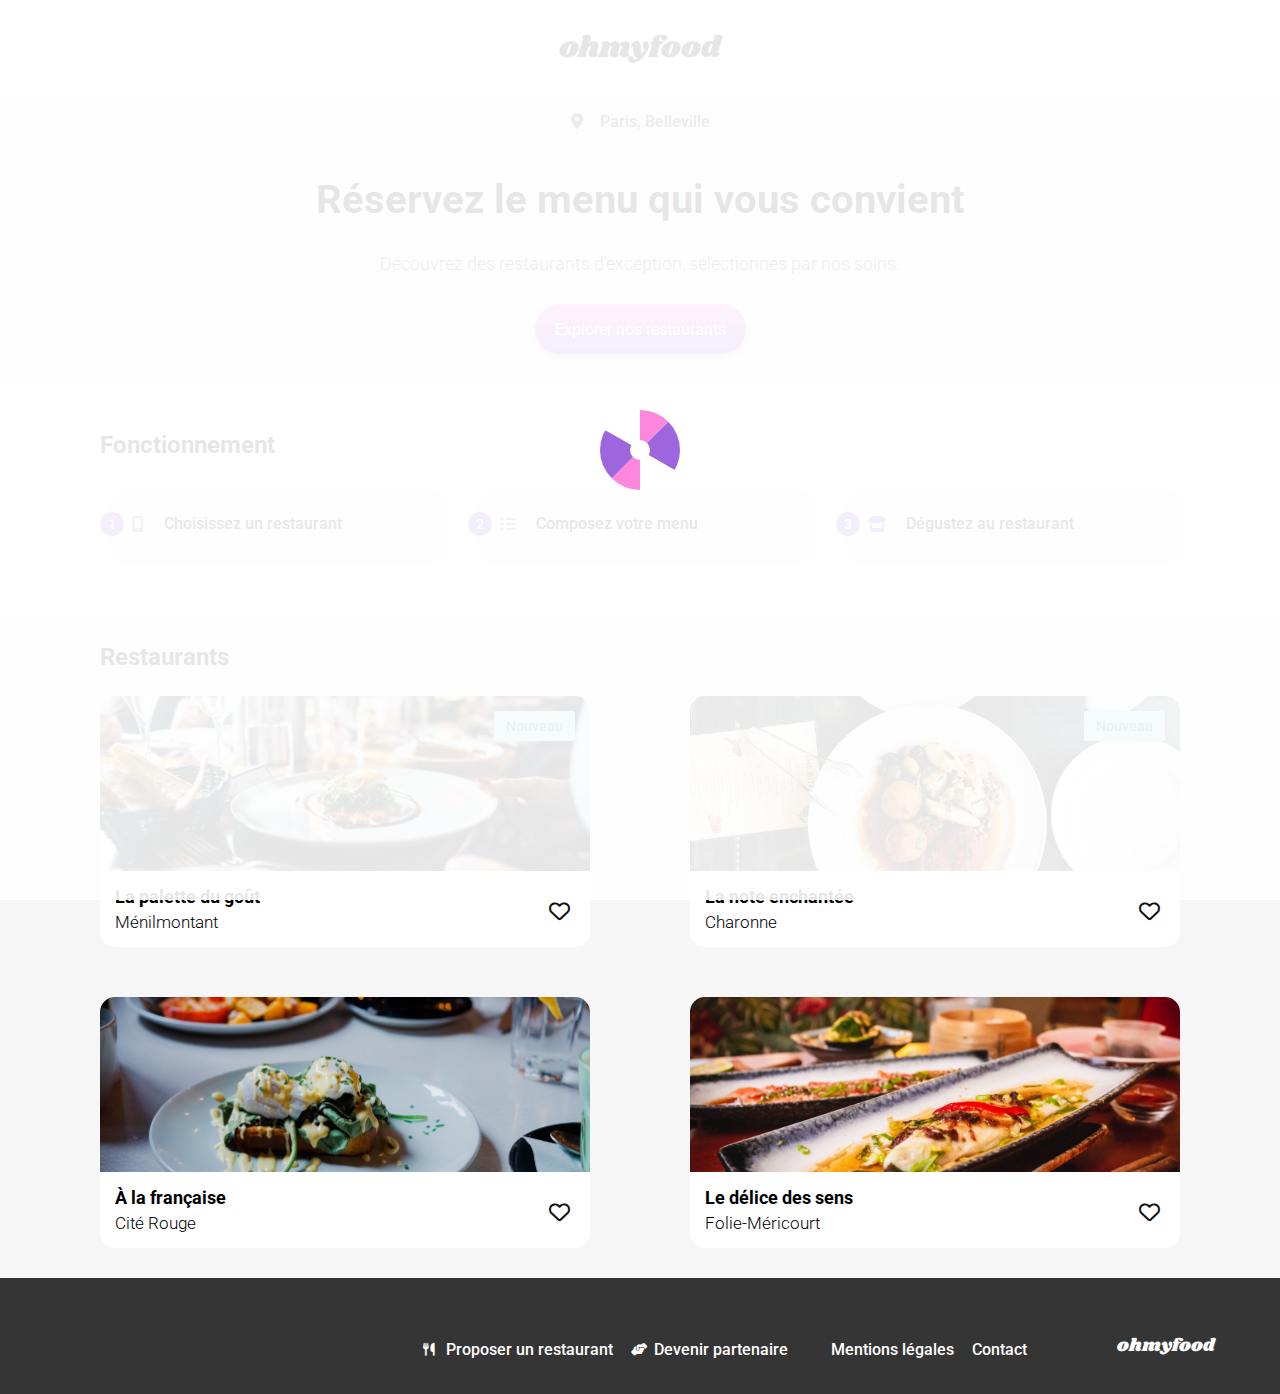
==== commit afb1ea83: "Add 3 last restaurants" ====
--- a/index.html
+++ b/index.html
@@ -62,7 +62,7 @@
       <div class="restaurants__list">
         <!-- Restaurant Card 1 -->
         <div class="restaurant">
-          <a href="restaurants/restaurant-1.html" class="restaurant__link">
+          <a href="restaurants/restaurant-la-palette-du-gout.html" class="restaurant__link">
             <div class="restaurant__img-container">
               <img
                 src="assets/images/restaurants/jay-wennington-N_Y88TWmGwA-unsplash.jpg"
@@ -84,7 +84,7 @@
 
         <!-- Restaurant Card 2 -->
         <div class="restaurant">
-          <a href="restaurants/restaurant-2.html" class="restaurant__link">
+          <a href="restaurants/restaurant-la-note-enchantee.html" class="restaurant__link">
             <div class="restaurant__img-container">
               <img
                 src="assets/images/restaurants/stil-u2Lp8tXIcjw-unsplash.jpg"
@@ -106,7 +106,7 @@
 
         <!-- Restaurant Card 3 -->
         <div class="restaurant">
-          <a href="restaurants/restaurant-3.html" class="restaurant__link">
+          <a href="restaurants/restaurant-a-la-française.html" class="restaurant__link">
             <div class="restaurant__img-container">
               <img
                 src="assets/images/restaurants/toa-heftiba-DQKerTsQwi0-unsplash.jpg"
@@ -127,7 +127,7 @@
 
         <!-- Restaurant Card 4 -->
         <div class="restaurant">
-          <a href="restaurants/restaurant-4.html" class="restaurant__link">
+          <a href="restaurants/restaurant-le-delice-des-sens.html" class="restaurant__link">
             <div class="restaurant__img-container">
               <img
                 src="assets/images/restaurants/louis-hansel-shotsoflouis-qNBGVyOCY8Q-unsplash.jpg"
--- a/assets/css/style.css
+++ b/assets/css/style.css
@@ -200,11 +200,13 @@
   flex-direction: row;
   justify-content: center;
   align-items: center;
+  position: absolute;
+  height: 21px;
+  right: 20px;
+  bottom: 25px;
 }
 .restaurant .favorite-button .favorite-icon--empty, .restaurant .favorite-button .favorite-icon--full {
   position: absolute;
-  right: 20px;
-  bottom: 25px;
 }
 
 .footer {
@@ -248,7 +250,6 @@
   border-radius: 30px 30px 0 0;
   padding: 30px 15px;
   z-index: 1;
-  max-width: 1055px;
 }
 
 .menu-header {
@@ -257,10 +258,6 @@
   justify-content: space-between;
   align-items: center;
   margin-bottom: 30px;
-}
-.menu-header__restaurant-name {
-  font-family: "Shrikhand", cursive;
-  font-size: 24px;
 }
 .menu-header .favorite-button {
   display: flex;
@@ -316,6 +313,7 @@
   flex: 1;
   padding: 15px;
   min-width: 0;
+  padding-right: 0;
 }
 .menu-item__title, .menu-item__details {
   flex: 1;
@@ -331,6 +329,7 @@
   align-items: flex-end;
   height: 100%;
   padding: 15px;
+  padding-left: 5px;
   flex-shrink: 0;
 }
 .menu-item__checkbox-container {
@@ -340,8 +339,7 @@
   align-items: center;
   width: 59px;
   height: 100%;
-  flex-shrink: 0;
-  display: none;
+  margin-right: -59px;
 }
 
 .order-container {
@@ -349,7 +347,7 @@
   flex-direction: row;
   justify-content: center;
   align-items: center;
-  margin: 40px 0 20px;
+  margin: 0 0 10px;
 }
 .order-container__button {
   display: flex;
@@ -357,8 +355,7 @@
   justify-content: center;
   align-items: center;
   height: 50px;
-  margin-top: 30px;
-  margin-bottom: 30px;
+  margin-top: 10px;
   padding: 0 50px;
 }
 
@@ -415,7 +412,6 @@
   font-family: "Shrikhand", sans-serif;
   font-size: 30px;
   font-weight: 400;
-  font-style: italic;
 }
 .header__location {
   background-color: #eaeaea;
@@ -510,7 +506,6 @@
 }
 .footer__logo {
   font-family: "Shrikhand", sans-serif;
-  font-style: italic;
   font-size: 18px;
   font-weight: 400;
 }
@@ -526,6 +521,14 @@
 
 .menu-container {
   background-color: #f6f6f6;
+}
+
+.menu-header__restaurant-name {
+  font-family: "Shrikhand", sans-serif;
+  font-size: 24px;
+}
+.menu-header .favorite-button {
+  height: 21px;
 }
 
 .restaurant-banner {
@@ -549,7 +552,7 @@
   box-shadow: 0px 4.01px 15.04px 0px rgba(0, 0, 0, 0.1019607843);
 }
 .menu-item__title {
-  font-weight: 500;
+  font-weight: 700;
   font-size: 18px;
 }
 .menu-item__details {
@@ -560,8 +563,15 @@
   font-weight: 700;
   font-size: 15.04px;
 }
-
-@media (min-width: 768px) {
+.menu-item__checkbox-container {
+  background-color: #99e2d0;
+}
+.menu-item__checkbox-icon {
+  color: #ffffff;
+  font-size: 20px;
+}
+
+@media (min-width: 634px) {
   .header__logo-container {
     box-shadow: none;
     height: 96px;
@@ -665,7 +675,7 @@
   }
 }
 .cta-button {
-  transition: opacity 0.3s ease-in-out, box-shadow 0.3s ease-in-out;
+  transition: opacity 0.3s ease, box-shadow 0.3s ease;
   box-shadow: 0px 4px 10px 0px rgba(0, 0, 0, 0.2509803922);
 }
 .cta-button:hover {
@@ -674,7 +684,7 @@
 }
 
 .favorite-button .favorite-icon {
-  transition: opacity 0.3s ease-in-out;
+  transition: opacity 0.3s ease;
 }
 .favorite-button .favorite-icon--empty {
   opacity: 1;
@@ -731,4 +741,55 @@
   100% {
     transform: rotate(360deg);
   }
+}
+.menu-section {
+  animation: appearFromBottom 0.9s forwards;
+  opacity: 0;
+}
+.menu-section:nth-child(1) {
+  animation-delay: 0.3s;
+}
+.menu-section:nth-child(2) {
+  animation-delay: 0.6s;
+}
+.menu-section:nth-child(3) {
+  animation-delay: 0.9s;
+}
+.menu-section:nth-child(4) {
+  animation-delay: 1.2s;
+}
+
+@keyframes appearFromBottom {
+  0% {
+    transform: translateY(20px);
+    opacity: 0;
+  }
+  100% {
+    transform: translateY(0);
+    opacity: 1;
+  }
+}
+.menu-item:hover .menu-item__checkbox-container, .menu-item:focus .menu-item__checkbox-container, .menu-item.active .menu-item__checkbox-container {
+  animation: slideToLeft 0.3s ease forwards;
+}
+
+.menu-item .menu-item__checkbox-container {
+  animation: slideToRight 0.3s ease;
+}
+
+@keyframes slideToLeft {
+  from {
+    margin-right: -59px;
+  }
+  to {
+    margin-right: 0;
+  }
+}
+@keyframes slideToRight {
+  from {
+    margin-right: 0;
+  }
+  to {
+    margin-right: -59px;
+  }
 }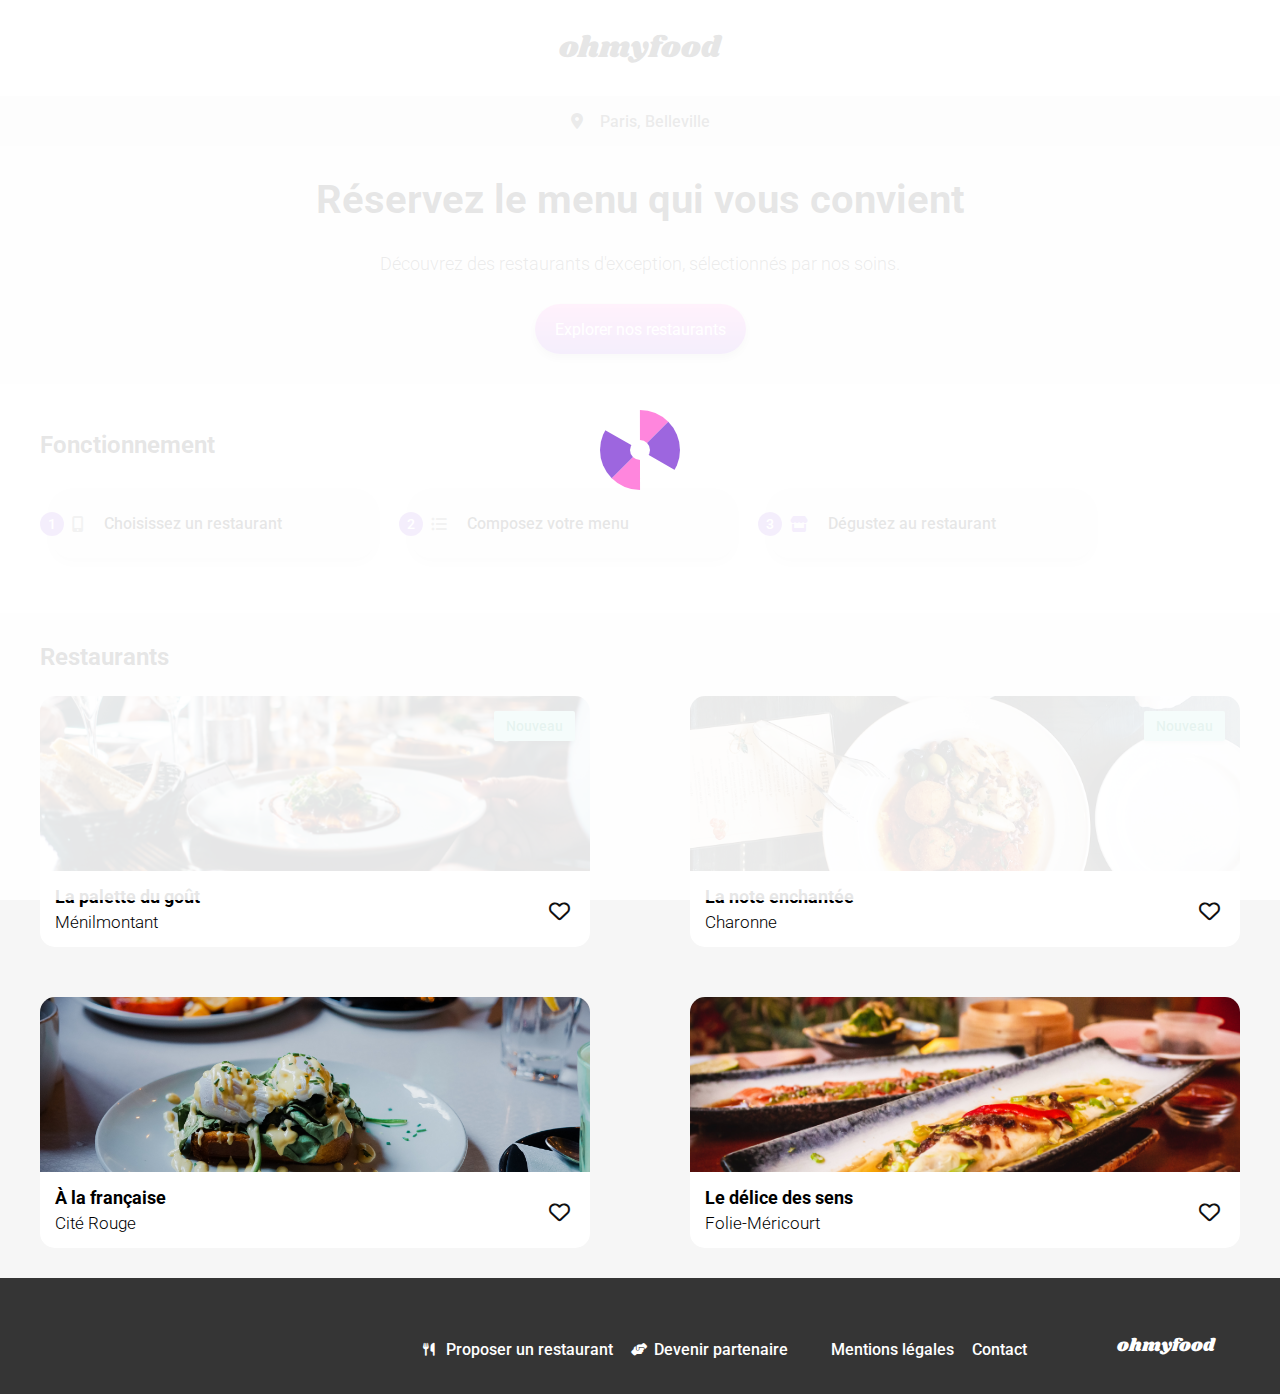
==== commit 9cffab18: "Manage favorite and dish selection with checkbox" ====
--- a/index.html
+++ b/index.html
@@ -76,10 +76,11 @@
               <p class="restaurant__location">Ménilmontant</p>
             </div>
           </a>
-          <button type="button" class="favorite-button" aria-label="Ajouter aux favoris">
+          <label class="favorite-button" tabindex="0">
+            <input type="checkbox" class="favorite-checkbox" aria-label="Ajouter aux favoris" />
             <i class="favorite-icon favorite-icon--empty far fa-heart"></i>
             <i class="favorite-icon favorite-icon--full fas fa-heart"></i>
-          </button>
+          </label>
         </div>
 
         <!-- Restaurant Card 2 -->
@@ -98,10 +99,11 @@
               <p class="restaurant__location">Charonne</p>
             </div>
           </a>
-          <button type="button" class="favorite-button" aria-label="Ajouter aux favoris">
+          <label class="favorite-button" tabindex="0">
+            <input type="checkbox" class="favorite-checkbox" aria-label="Ajouter aux favoris" />
             <i class="favorite-icon favorite-icon--empty far fa-heart"></i>
             <i class="favorite-icon favorite-icon--full fas fa-heart"></i>
-          </button>
+          </label>
         </div>
 
         <!-- Restaurant Card 3 -->
@@ -119,10 +121,11 @@
               <p class="restaurant__location">Cité Rouge</p>
             </div>
           </a>
-          <button type="button" class="favorite-button" aria-label="Ajouter aux favoris">
+          <label class="favorite-button" tabindex="0">
+            <input type="checkbox" class="favorite-checkbox" aria-label="Ajouter aux favoris" />
             <i class="favorite-icon favorite-icon--empty far fa-heart"></i>
             <i class="favorite-icon favorite-icon--full fas fa-heart"></i>
-          </button>
+          </label>
         </div>
 
         <!-- Restaurant Card 4 -->
@@ -140,10 +143,11 @@
               <p class="restaurant__location">Folie-Méricourt</p>
             </div>
           </a>
-          <button type="button" class="favorite-button" aria-label="Ajouter aux favoris">
+          <label class="favorite-button" tabindex="0">
+            <input type="checkbox" class="favorite-checkbox" aria-label="Ajouter aux favoris" />
             <i class="favorite-icon favorite-icon--empty far fa-heart"></i>
             <i class="favorite-icon favorite-icon--full fas fa-heart"></i>
-          </button>
+          </label>
         </div>
       </div>
     </main>
--- a/assets/css/style.css
+++ b/assets/css/style.css
@@ -376,6 +376,11 @@
   background-color: #ffffff;
 }
 
+.favorite-checkbox,
+.dish-checkbox {
+  display: none;
+}
+
 .favorite-button {
   background: none;
   width: 21px;
@@ -571,7 +576,7 @@
   font-size: 20px;
 }
 
-@media (min-width: 634px) {
+@media (min-width: 768px) {
   .header__logo-container {
     box-shadow: none;
     height: 96px;
@@ -590,7 +595,7 @@
     margin-bottom: 0;
   }
   .functioning > * {
-    max-width: 1080px;
+    max-width: 1200px;
     margin: 0 auto;
   }
   .functioning__title {
@@ -608,12 +613,13 @@
   }
   .step {
     flex: 1;
+    max-width: 323px;
   }
   .restaurants {
     padding: 30px 17px;
   }
   .restaurants > * {
-    max-width: 1080px;
+    max-width: 1200px;
     margin: 0 auto;
   }
   .restaurants__title {
@@ -630,8 +636,7 @@
     gap: 50px;
   }
   .restaurant {
-    max-width: 490px;
-    flex: 0 0 calc(50% - 25px);
+    flex: 0 0 calc(50% - 50px);
     margin-bottom: 0;
   }
   .footer {
@@ -692,31 +697,13 @@
 .favorite-button .favorite-icon--full {
   opacity: 0;
 }
-.favorite-button:hover .favorite-icon--empty, .favorite-button:active .favorite-icon--empty, .favorite-button:focus .favorite-icon--empty {
+.favorite-button .favorite-checkbox:checked + .favorite-icon--empty {
   opacity: 0;
 }
-.favorite-button:hover .favorite-icon--full, .favorite-button:active .favorite-icon--full, .favorite-button:focus .favorite-icon--full {
+.favorite-button .favorite-checkbox:checked ~ .favorite-icon--full {
   opacity: 1;
-  animation: bounce 0.6s ease;
-}
-
-@keyframes bounce {
-  0% {
-    transform: scale(1);
-  }
-  25% {
-    transform: scale(1.2);
-  }
-  50% {
-    transform: scale(0.9);
-  }
-  75% {
-    transform: scale(1.1);
-  }
-  100% {
-    transform: scale(1);
-  }
-}
+}
+
 .loader {
   animation: fadeOut 1s ease 2s forwards;
 }
@@ -769,7 +756,8 @@
     opacity: 1;
   }
 }
-.menu-item:hover .menu-item__checkbox-container, .menu-item:focus .menu-item__checkbox-container, .menu-item.active .menu-item__checkbox-container {
+.menu-item:hover .menu-item__checkbox-container,
+.menu-item .dish-checkbox:checked ~ .menu-item__checkbox-container {
   animation: slideToLeft 0.3s ease forwards;
 }
 
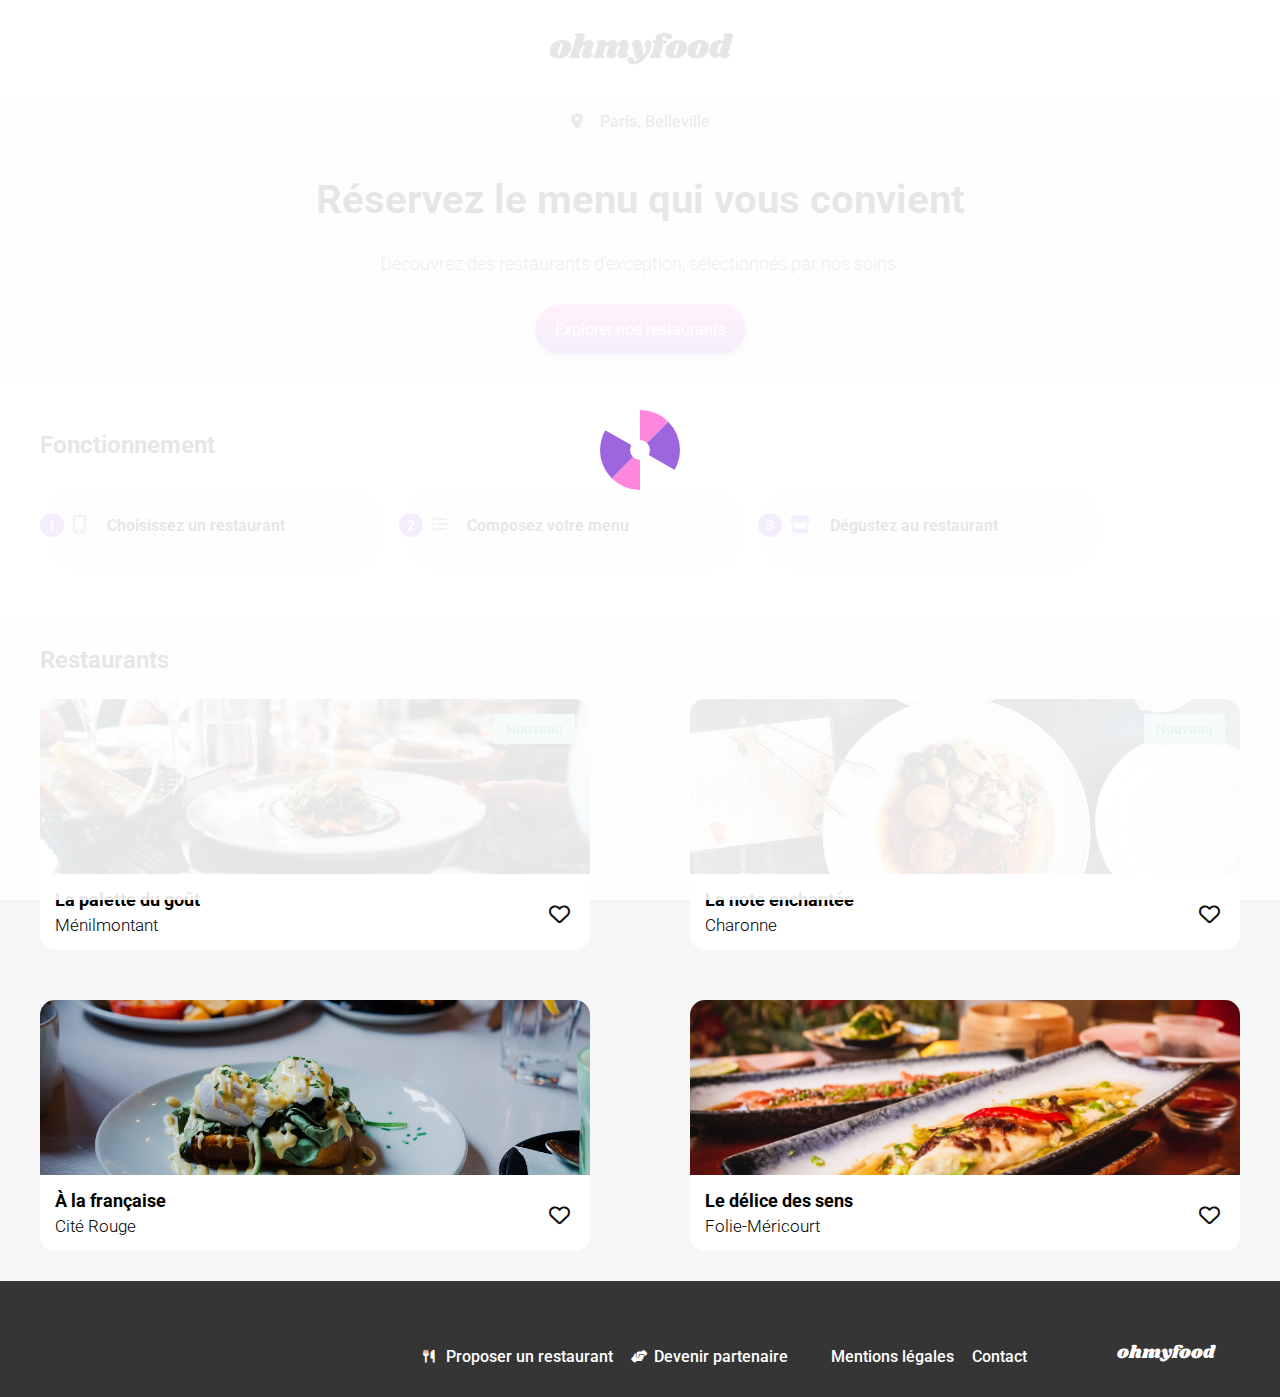
==== commit 727ad6fa: "Final size adjustments and refactoring" ====
--- a/index.html
+++ b/index.html
@@ -50,7 +50,7 @@
         </div>
         <div class="step">
           <div class="step__number">3</div>
-          <i class="step__icon fas fa-store step__icon--active"></i>
+          <i class="step__icon fas fa-store"></i>
           <p class="step__text">Dégustez au restaurant</p>
         </div>
       </div>
--- a/assets/css/style.css
+++ b/assets/css/style.css
@@ -20,8 +20,6 @@
 }
 
 img {
-  max-width: 100%;
-  height: auto;
   -o-object-fit: cover;
      object-fit: cover;
 }
@@ -55,7 +53,7 @@
 }
 
 body {
-  max-width: 1440px;
+  min-width: 250px;
   width: 100%;
   margin: 0 auto;
 }
@@ -82,6 +80,27 @@
   align-items: center;
   height: 50px;
   gap: 17px;
+}
+
+.footer {
+  padding: 22px 25px;
+}
+.footer__logo {
+  margin-bottom: 20px;
+}
+.footer__item {
+  display: flex;
+  flex-direction: row;
+  justify-content: flex-start;
+  align-items: center;
+  margin-bottom: 7px;
+}
+.footer__item:last-child {
+  margin-bottom: 0;
+}
+.footer__icon {
+  margin-right: 10px;
+  width: 20px;
 }
 
 .hero {
@@ -133,6 +152,7 @@
   align-items: center;
   padding: 25px 20px;
   position: relative;
+  min-height: 72.38px;
 }
 .step__number {
   display: flex;
@@ -209,24 +229,6 @@
   position: absolute;
 }
 
-.footer {
-  padding: 22px 25px;
-}
-.footer__logo {
-  margin-bottom: 20px;
-}
-.footer__item {
-  display: flex;
-  flex-direction: row;
-  justify-content: flex-start;
-  align-items: center;
-  margin-bottom: 10px;
-}
-.footer__icon {
-  margin-right: 10px;
-  width: 20px;
-}
-
 .header__back-link {
   position: absolute;
   z-index: 2;
@@ -235,7 +237,7 @@
 
 .restaurant-banner {
   width: 100%;
-  height: 275px;
+  height: 273px;
   overflow: hidden;
 }
 .restaurant-banner__img {
@@ -246,8 +248,7 @@
 .menu-container {
   position: relative;
   margin: -55px auto 0;
-  max-width: 1055px;
-  border-radius: 30px 30px 0 0;
+  border-radius: 40px 40px 0 0;
   padding: 30px 15px;
   z-index: 1;
 }
@@ -272,7 +273,6 @@
 
 .menu-section {
   margin: 0 auto 30px;
-  max-width: 634px;
 }
 .menu-section__title {
   margin-bottom: 15px;
@@ -415,6 +415,7 @@
 }
 .header__logo {
   font-family: "Shrikhand", sans-serif;
+  font-style: normal;
   font-size: 30px;
   font-weight: 400;
 }
@@ -464,14 +465,20 @@
   font-size: 14.18px;
   font-weight: 500;
 }
-.step__icon {
+.step .fa-mobile-alt {
+  font-size: 19.9px;
   color: #7e7e7e;
 }
-.step__icon--active {
+.step .fa-list-ul {
+  font-size: 15.92px;
+  color: #7e7e7e;
+}
+.step .fa-store {
+  font-size: 17.91px;
   color: #9356dc;
 }
 .step__text {
-  font-weight: 500;
+  font-weight: 700;
   font-size: 16px;
 }
 
@@ -524,18 +531,6 @@
   font-size: 16px;
 }
 
-.menu-container {
-  background-color: #f6f6f6;
-}
-
-.menu-header__restaurant-name {
-  font-family: "Shrikhand", sans-serif;
-  font-size: 24px;
-}
-.menu-header .favorite-button {
-  height: 21px;
-}
-
 .restaurant-banner {
   font-family: "Shrikhand", sans-serif;
   font-weight: 400;
@@ -543,6 +538,18 @@
   font-size: 28px;
 }
 
+.menu-container {
+  background-color: #f6f6f6;
+}
+
+.menu-header__restaurant-name {
+  font-family: "Shrikhand", sans-serif;
+  font-size: 28px;
+}
+.menu-header .favorite-button {
+  height: 21px;
+}
+
 .menu-section__title {
   font-weight: 300;
   font-size: 16px;
@@ -577,12 +584,49 @@
 }
 
 @media (min-width: 768px) {
+  body {
+    max-width: 1440px;
+  }
   .header__logo-container {
     box-shadow: none;
     height: 96px;
   }
+  .header__logo {
+    font-size: 34px;
+  }
   .header__location {
     box-shadow: none;
+  }
+  .footer {
+    display: flex;
+    flex-direction: row;
+    justify-content: flex-end;
+    align-items: flex-end;
+    padding: 59px 25px 31px;
+  }
+  .footer__logo {
+    order: 2;
+    margin: 0;
+    margin-right: 40px;
+  }
+  .footer__links {
+    display: flex;
+    flex-direction: row;
+    justify-content: flex-start;
+    align-items: stretch;
+    margin: 0;
+    margin-right: 90px;
+    gap: 18px;
+  }
+  .footer__item {
+    margin: 0;
+  }
+  .footer__item:nth-child(2) {
+    margin-right: 25px;
+  }
+  .footer__icon {
+    font-size: 13px;
+    width: 13px;
   }
   .hero__title {
     margin: 0 20px;
@@ -639,37 +683,8 @@
     flex: 0 0 calc(50% - 50px);
     margin-bottom: 0;
   }
-  .footer {
-    display: flex;
-    flex-direction: row;
-    justify-content: flex-end;
-    align-items: flex-end;
-    padding: 55px 25px 35px;
-    /* :nth-child(2) = Pseudo-class to target the 2nd child element */
-  }
-  .footer__logo {
-    order: 2;
-    margin: 0;
-    margin-right: 40px;
-  }
-  .footer__links {
-    display: flex;
-    flex-direction: row;
-    justify-content: flex-start;
-    align-items: stretch;
-    margin: 0;
-    margin-right: 90px;
-    gap: 18px;
-  }
-  .footer__item {
-    margin: 0;
-  }
-  .footer__item:nth-child(2) {
-    margin-right: 25px;
-  }
-  .footer__icon {
-    font-size: 13px;
-    width: 13px;
+  .restaurant-banner {
+    height: 383px;
   }
   .menu-header {
     display: flex;
@@ -677,6 +692,22 @@
     justify-content: center;
     align-items: center;
     gap: 40px;
+    margin-top: 20px;
+    margin-bottom: 43px;
+  }
+  .menu-container {
+    margin-top: -41px;
+    max-width: 1055px;
+  }
+  .menu-section {
+    max-width: 634px;
+    margin-bottom: 40px;
+  }
+  .menu-items {
+    gap: 12px;
+  }
+  .order-container__button {
+    margin-top: 0;
   }
 }
 .cta-button {
@@ -734,16 +765,16 @@
   opacity: 0;
 }
 .menu-section:nth-child(1) {
+  animation-delay: 0s;
+}
+.menu-section:nth-child(2) {
   animation-delay: 0.3s;
 }
-.menu-section:nth-child(2) {
+.menu-section:nth-child(3) {
   animation-delay: 0.6s;
 }
-.menu-section:nth-child(3) {
+.menu-section:nth-child(4) {
   animation-delay: 0.9s;
-}
-.menu-section:nth-child(4) {
-  animation-delay: 1.2s;
 }
 
 @keyframes appearFromBottom {
